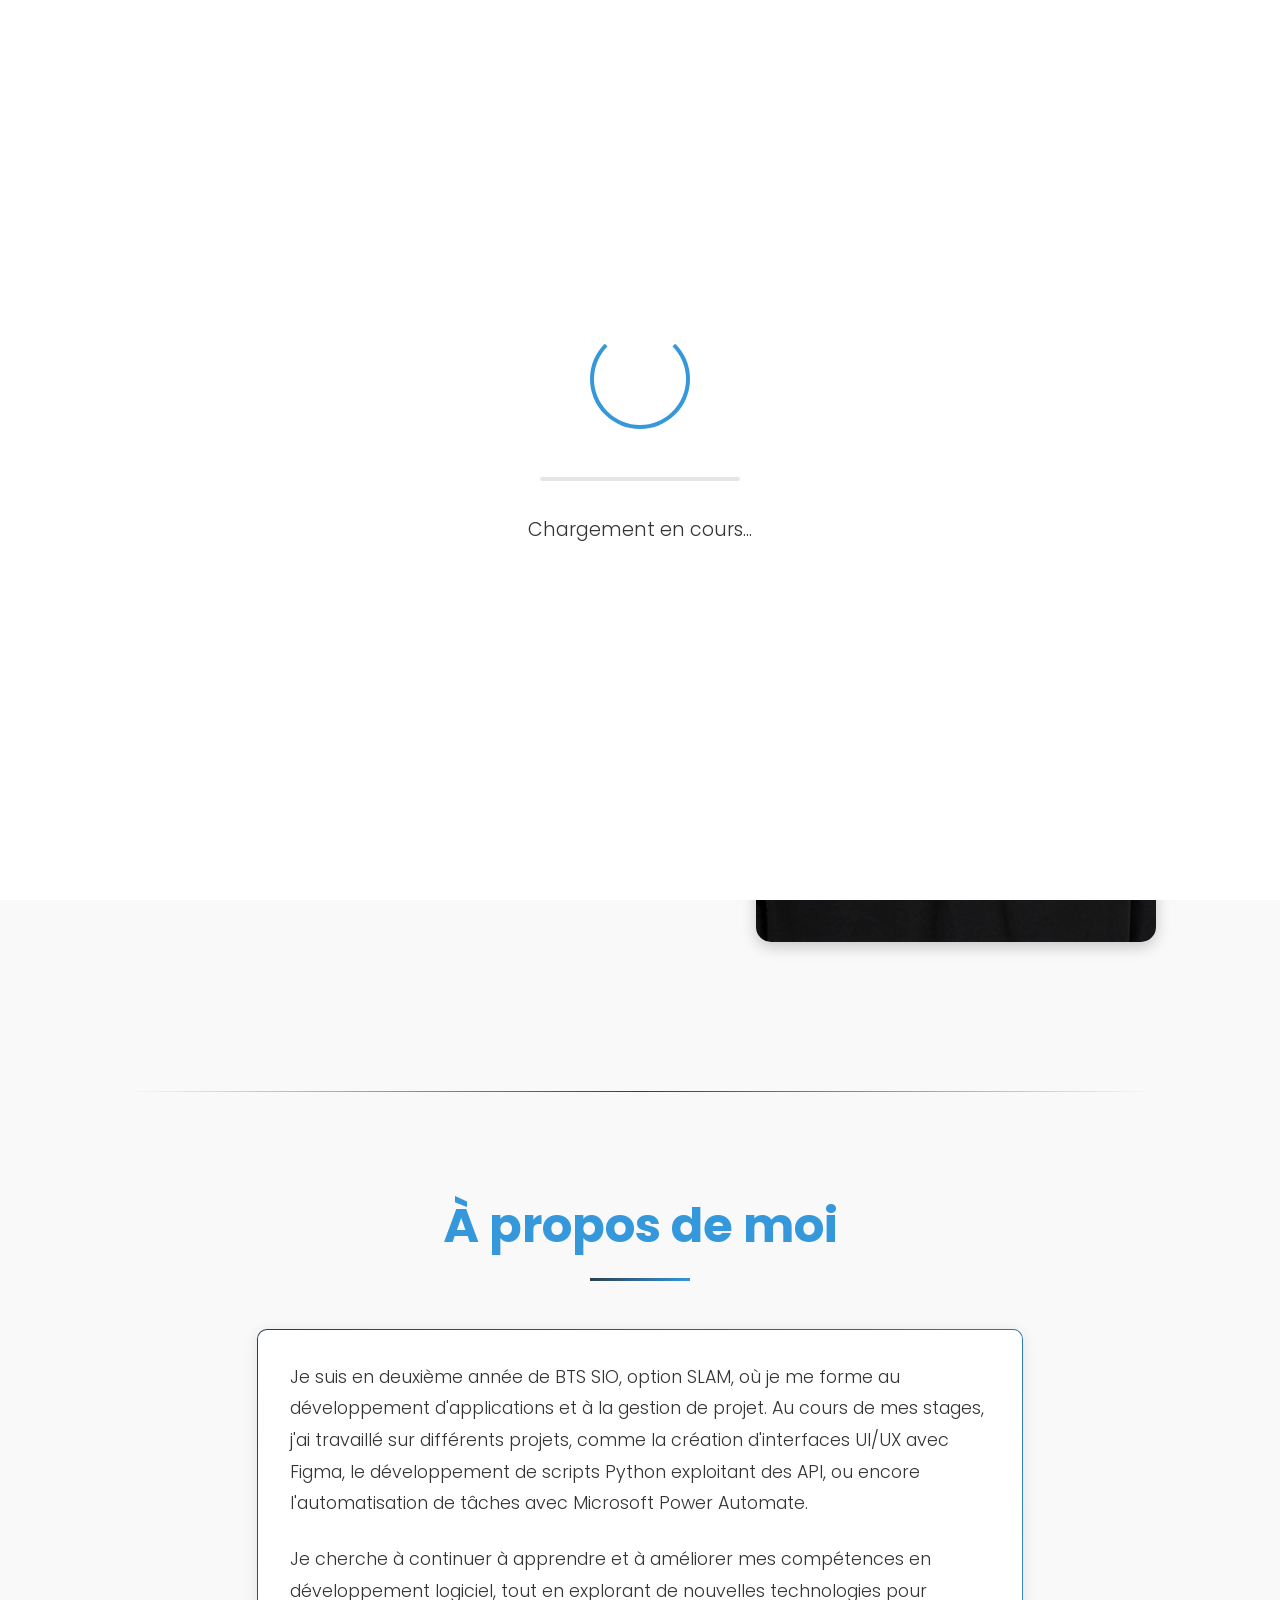
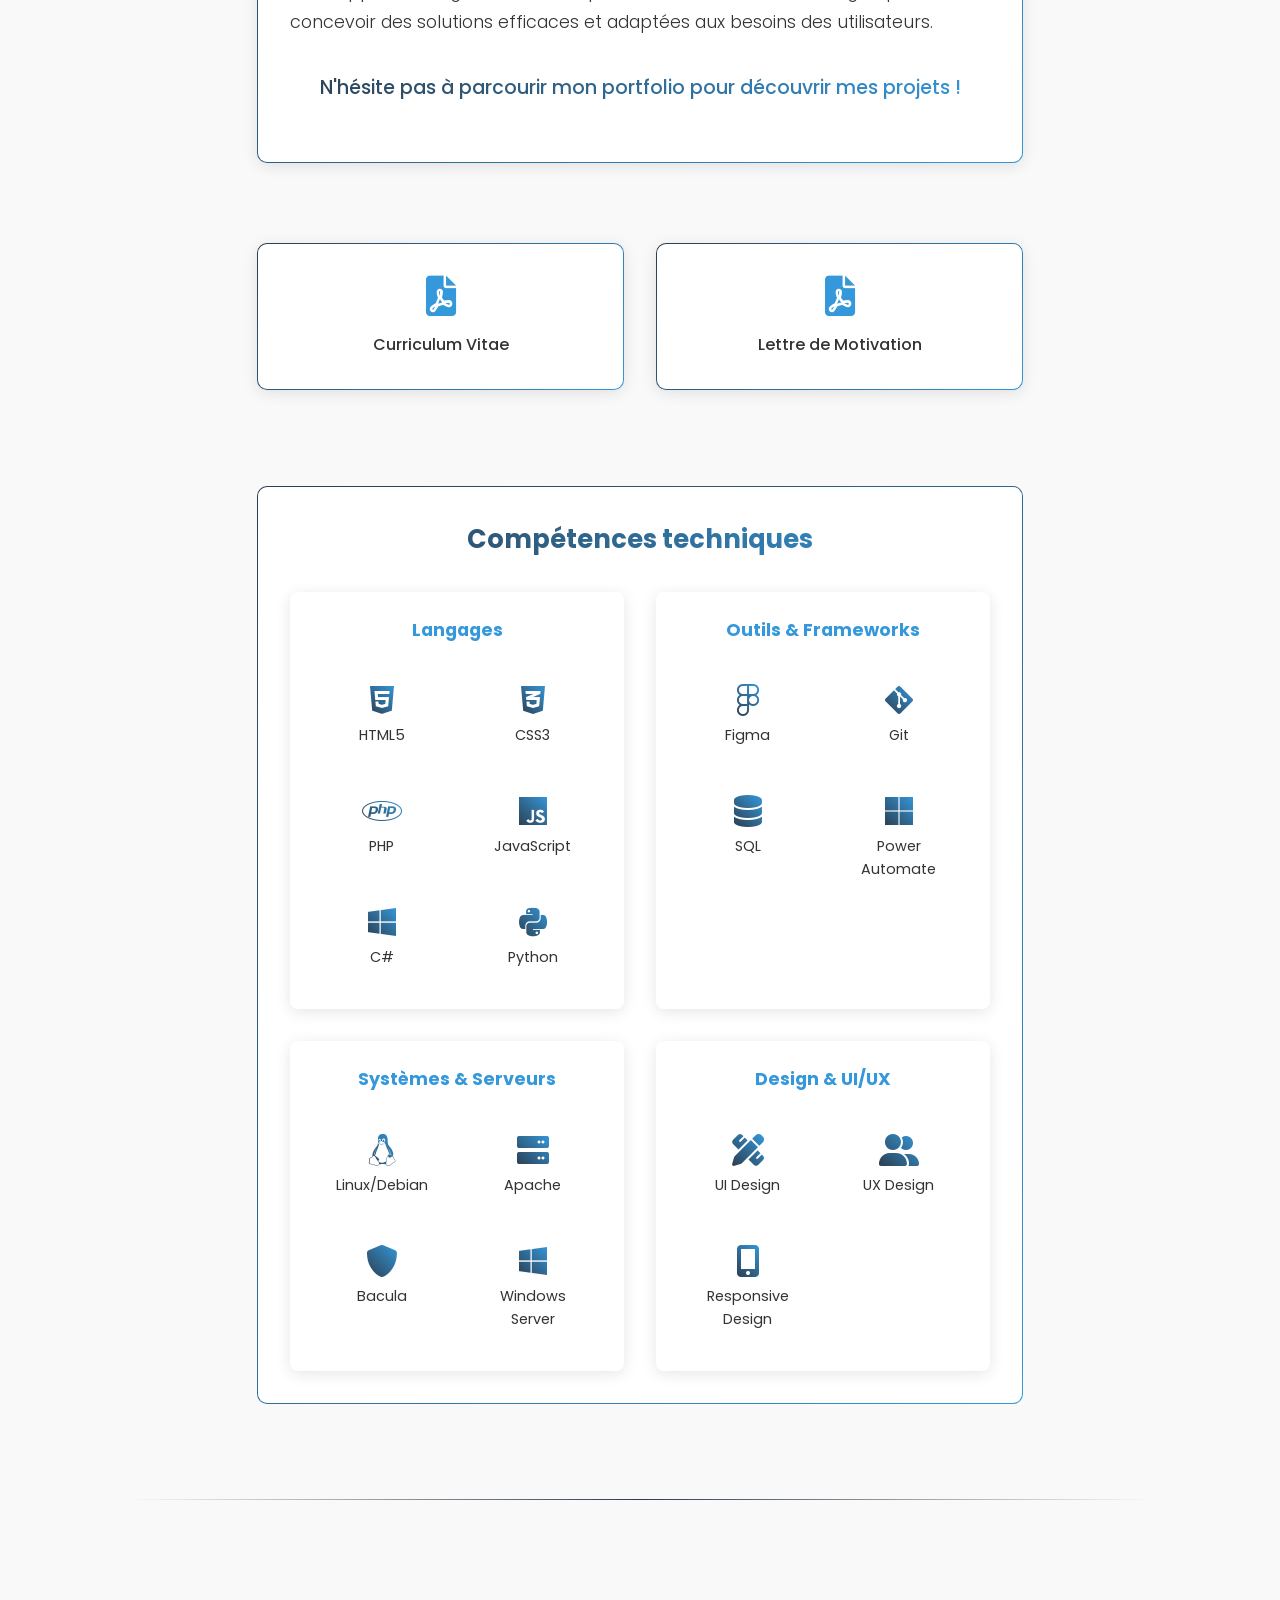
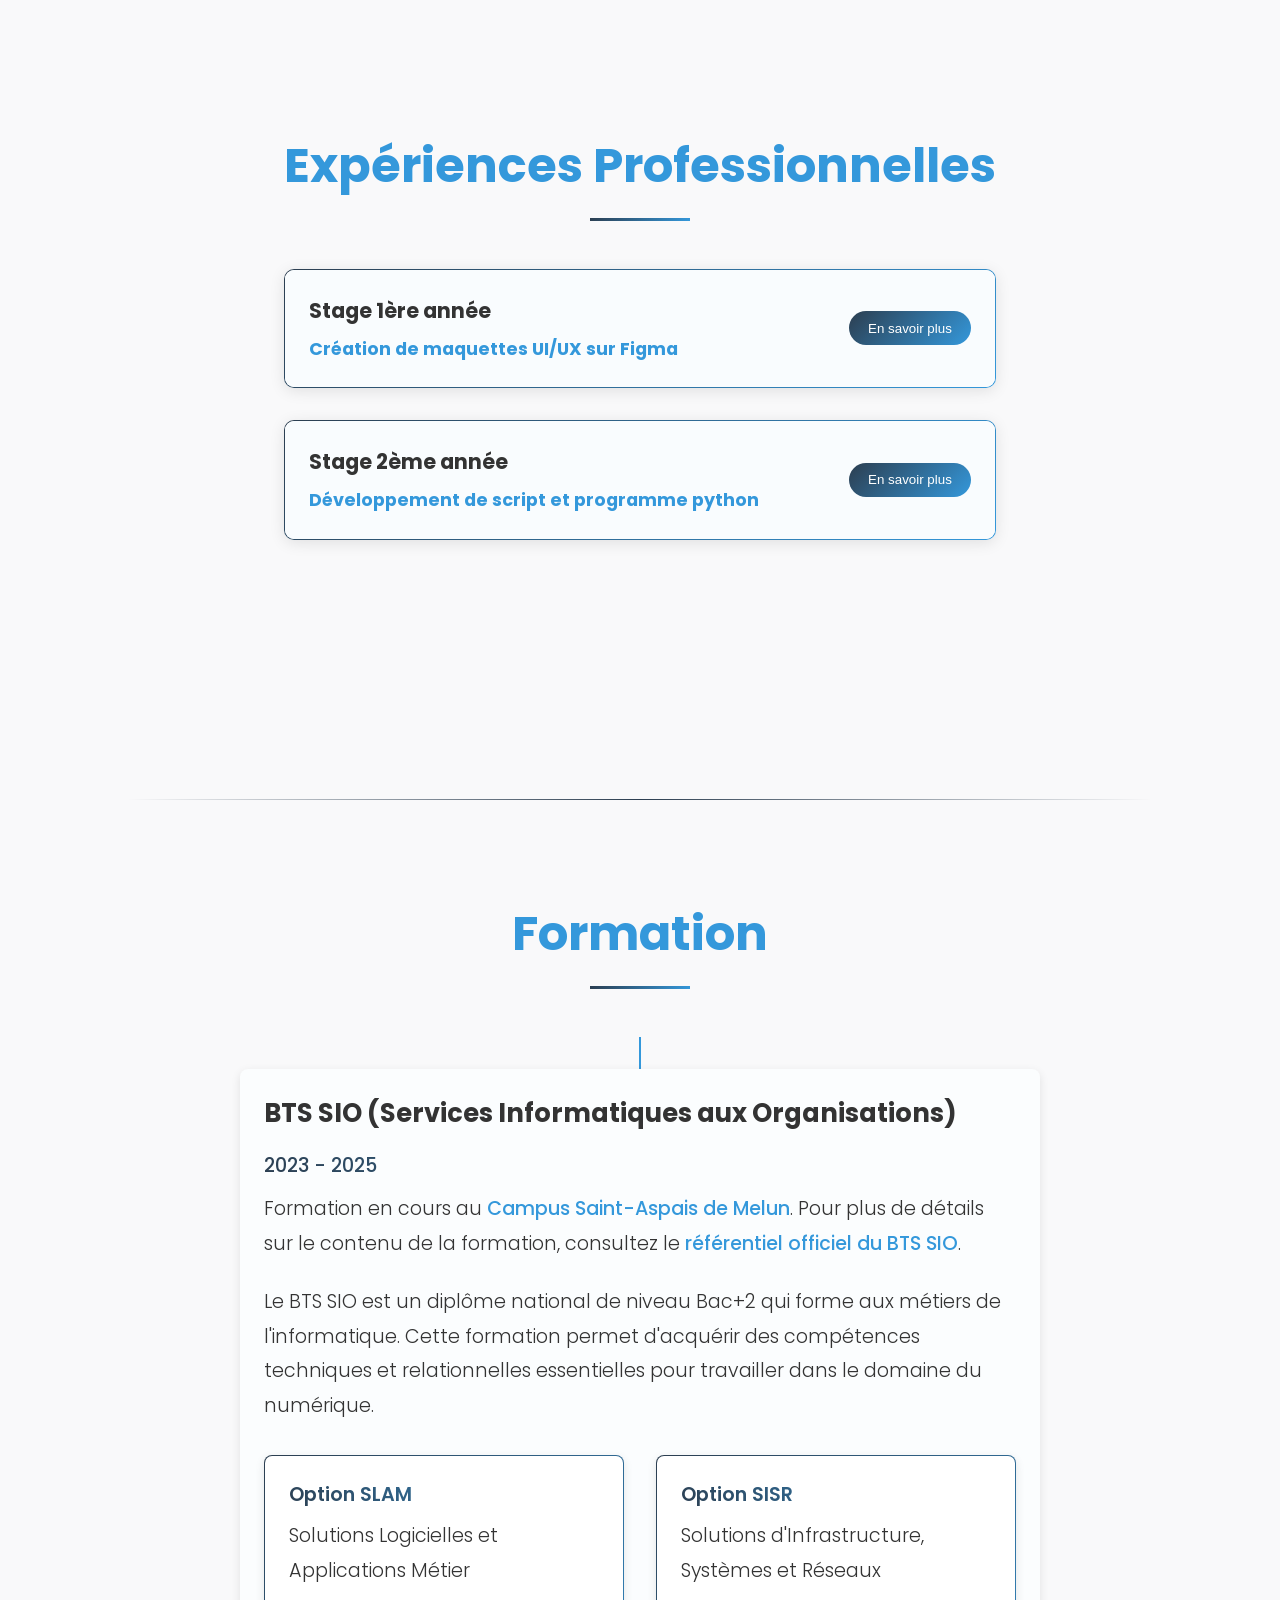
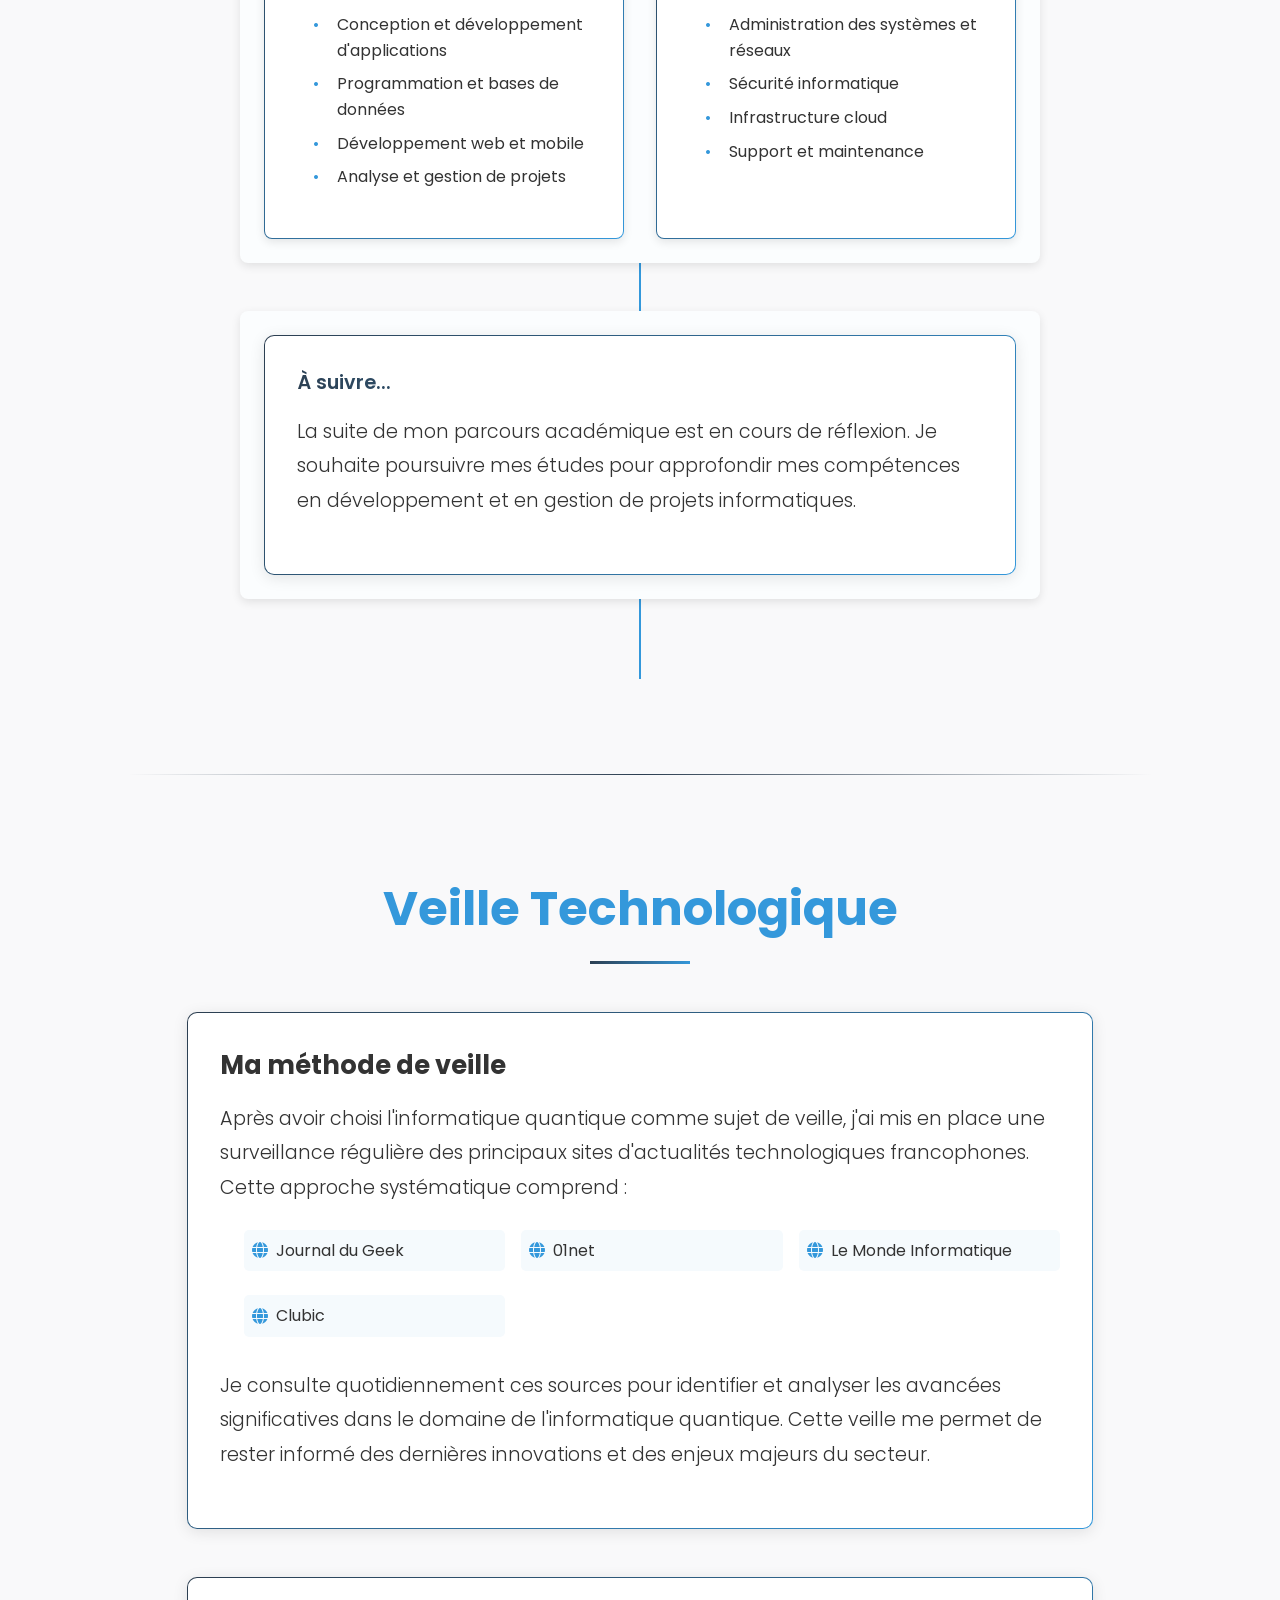
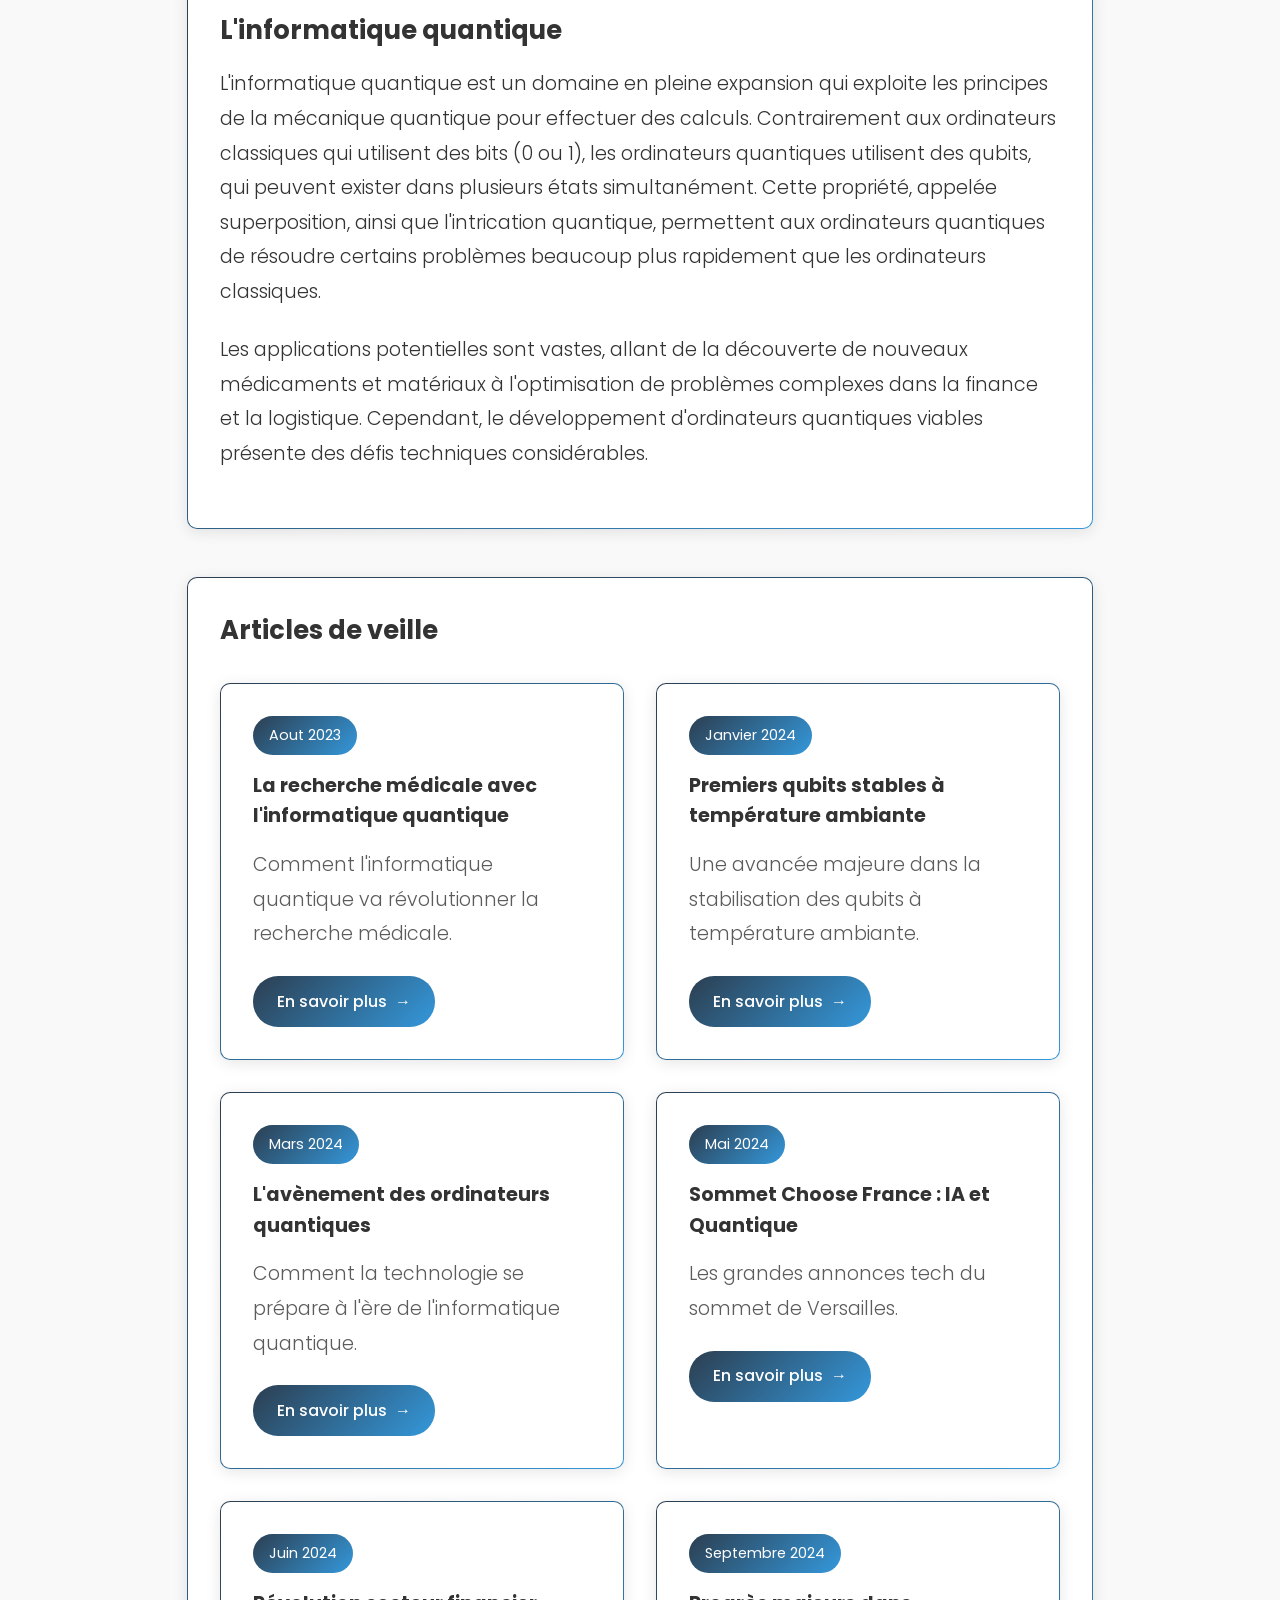
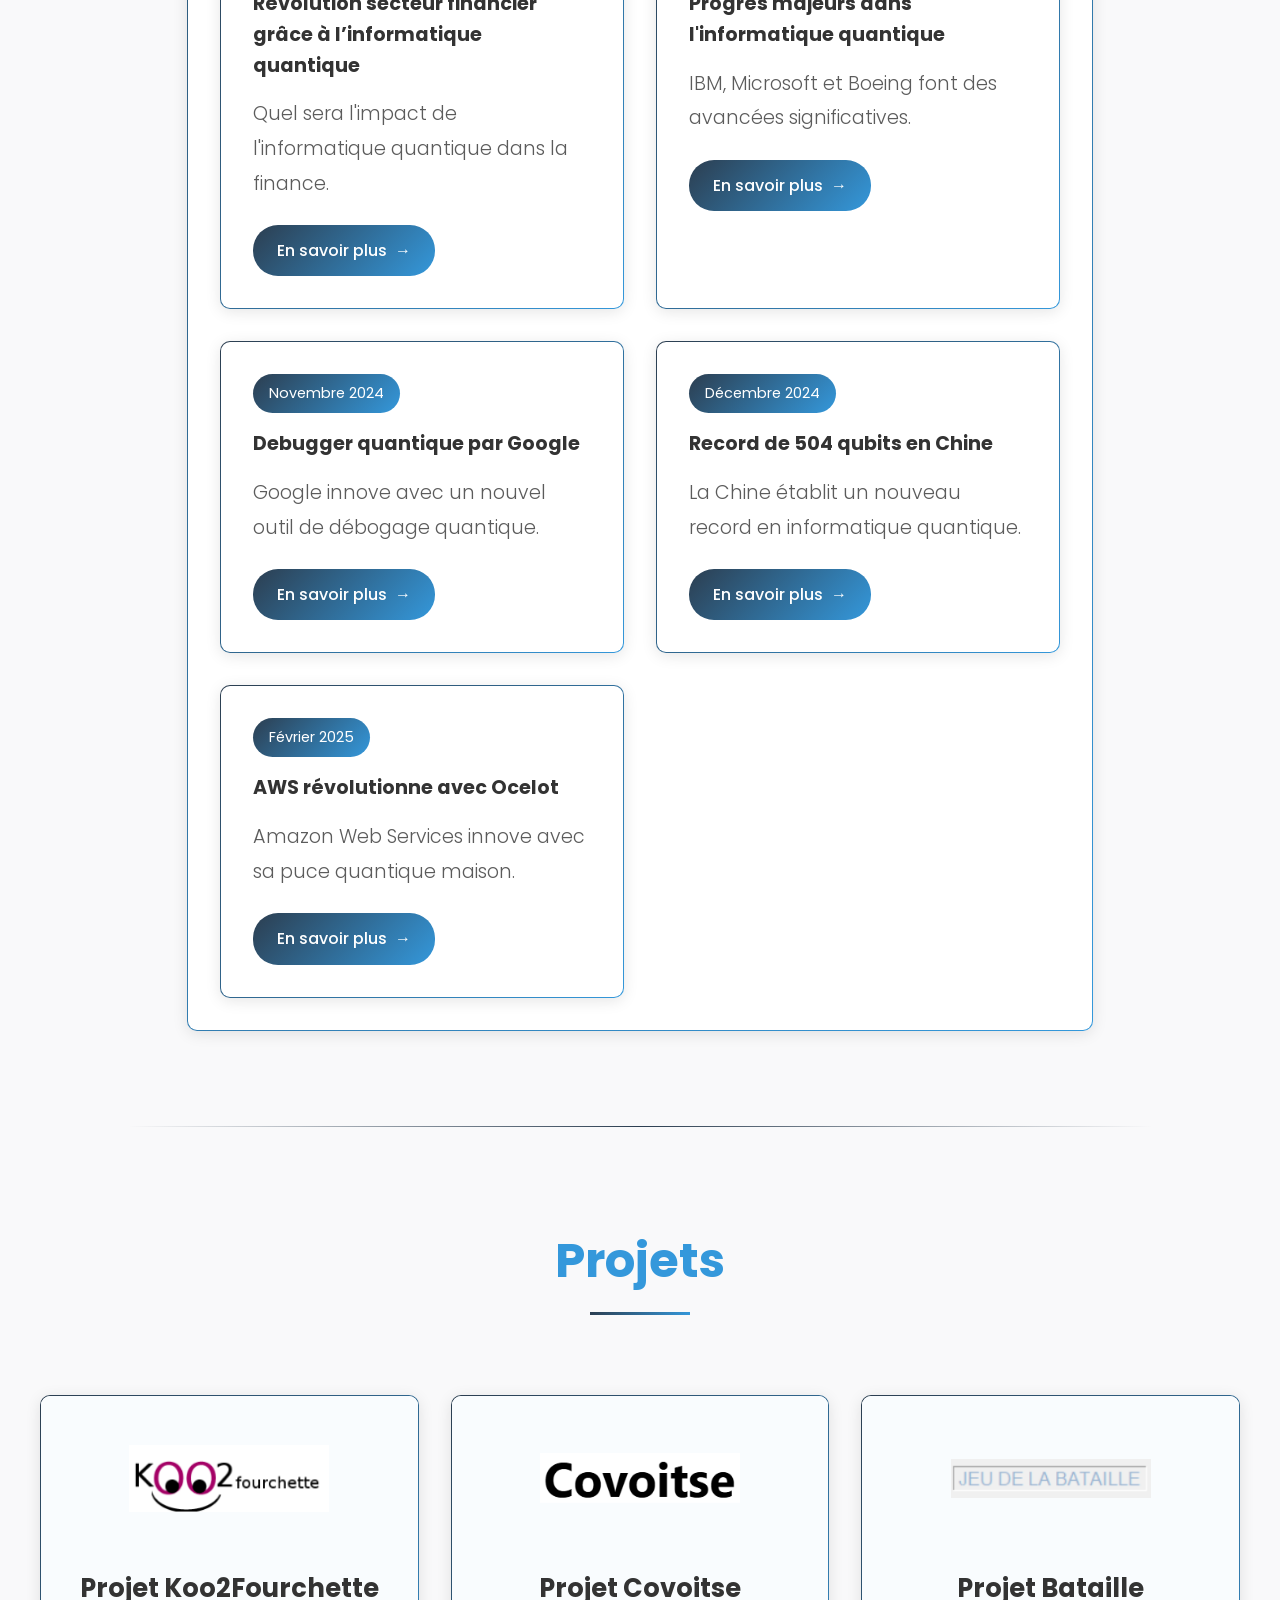
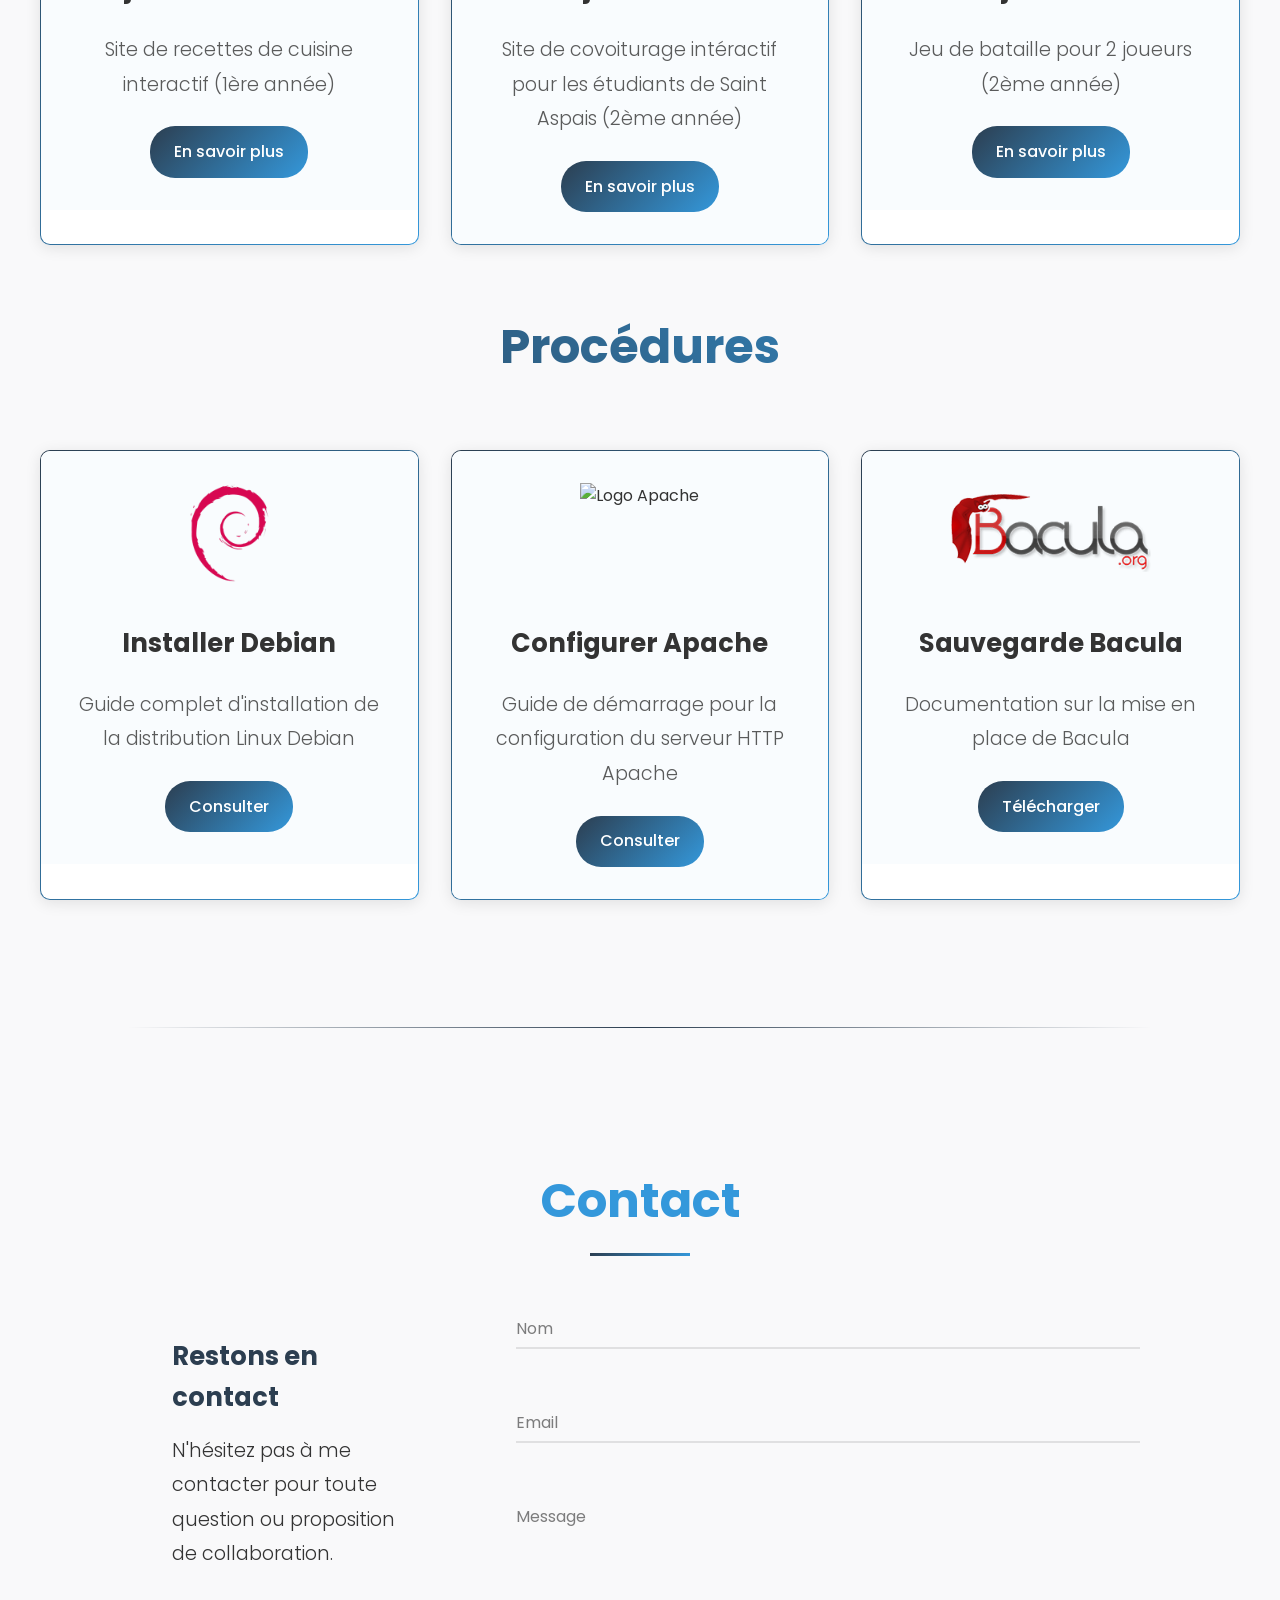
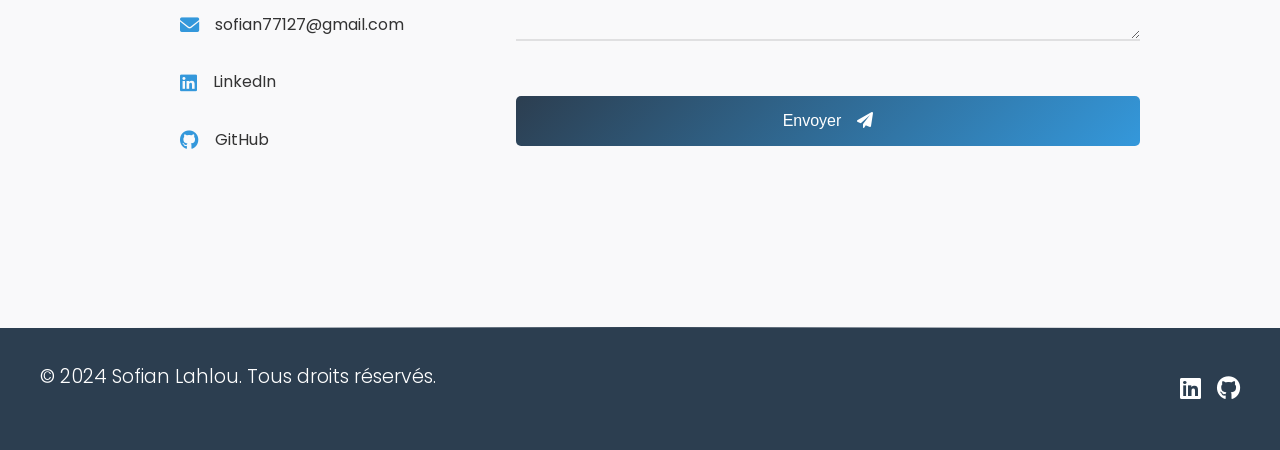
==== index.html @ 179dd45f "Portfolio Version 1 de mon portfolio" ====
<!DOCTYPE html>
<html lang="fr">
<head>
    <meta charset="UTF-8">
    <meta name="viewport" content="width=device-width, initial-scale=1.0">
    <title>Portfolio 2eme annee</title>
    <link rel="stylesheet" href="assets/css/styles.css">
    <!-- Font Awesome pour les icônes -->
    <link rel="stylesheet" href="https://cdnjs.cloudflare.com/ajax/libs/font-awesome/6.0.0/css/all.min.css">
    <script src="https://cdnjs.cloudflare.com/ajax/libs/gsap/3.12.5/gsap.min.js"></script>
    <script src="https://cdnjs.cloudflare.com/ajax/libs/gsap/3.12.5/ScrollTrigger.min.js"></script>
    <link rel="preconnect" href="https://fonts.googleapis.com">
    <link rel="preconnect" href="https://fonts.gstatic.com" crossorigin>
    <link href="https://fonts.googleapis.com/css2?family=Poppins:wght@300;400;500;600;700&display=swap" rel="stylesheet">
</head>
<body>
    <div class="loading-screen">
        <div class="loader-container">
            <div class="loader-circle"></div>
            <svg class="checkmark" xmlns="http://www.w3.org/2000/svg" viewBox="0 0 52 52">
                <circle class="checkmark-circle" cx="26" cy="26" r="25" fill="none"/>
                <path class="checkmark-check" fill="none" d="M14.1 27.2l7.1 7.2 16.7-16.8"/>
            </svg>
        </div>
        <div class="progress-bar">
            <div class="progress"></div>
        </div>
        <p class="loading-text">Chargement en cours...</p>
    </div>
    
    <main>
        <!-- Tout le contenu existant du site -->
        <header class="header">
            <nav class="navbar">
                <div class="logo">S&L</div>
                <div class="hamburger">
                    <span></span>
                    <span></span>
                    <span></span>
                </div>
                <ul class="nav-links">
                    <li><a href="#accueil">Accueil</a></li>
                    <li><a href="#profil">Profil</a></li>
                    <li><a href="#ExperienceProfessionnelle">Expériences Professionnelles</a></li>
                    <li><a href="#formation">Formation</a></li>
                    <li><a href="#veille">Veille</a></li>
                    <li><a href="#projets">Projets</a></li>
                    <li><a href="#contact">Contact</a></li>
                    <li class="theme-switch-wrapper">
                        <label class="theme-switch" for="checkbox">
                            <input type="checkbox" id="checkbox" />
                            <div class="slider round">
                                <i class="fas fa-sun"></i>
                                <i class="fas fa-moon"></i>
                            </div>
                        </label>
                    </li>
                </ul>
            </nav>
        </header>
        
        <section id="accueil" class="section">
            <div class="container">
                <div class="intro">
                    <h1>Sofian Lahlou</h1>
                    <h2>Etudiant en 2eme année de BTS SIO option SLAM</h2>
                    <p class="slogan">"Toute réussite comprend des défis, mais aussi des opportunités."</p>
                </div>
                <div class="profile-image">
                    <img src="assets/images/Photo sofian.jpg" alt="Photo professionnelle">
                </div>
            </div>
        </section>
        
        <section id="profil" class="section section-alt">
            <div class="container">
                <h2 class="section-title">À propos de moi</h2>
                <div class="profile-content">
                    <div class="profile-text">
                        <p class="profile-description">
                            Je suis en deuxième année de BTS SIO, option SLAM, où je me forme au développement d'applications et à la gestion de projet. Au cours de mes stages, j'ai travaillé sur différents projets, comme la création d'interfaces UI/UX avec Figma, le développement de scripts Python exploitant des API, ou encore l'automatisation de tâches avec Microsoft Power Automate.
                        </p>
                        <p class="profile-description">
                            Je cherche à continuer à apprendre et à améliorer mes compétences en développement logiciel, tout en explorant de nouvelles technologies pour concevoir des solutions efficaces et adaptées aux besoins des utilisateurs.
                        </p>
                        <p class="profile-cta">
                            N'hésite pas à parcourir mon portfolio pour découvrir mes projets !
                        </p>
                    </div>
                    <div class="documents-container">
                        <a href="assets/documents/CV__Sofian_Lahlou.pdf" class="document-card" target="_blank">
                            <i class="fas fa-file-pdf"></i>
                            <span>Curriculum Vitae</span>
                            <div class="card-hover">
                                <i class="fas fa-eye"></i>
                                <span>Voir le CV</span>
                            </div>
                        </a>
                        <a href="assets/documents/Lettre+de+motivation.pdf" class="document-card" target="_blank">
                            <i class="fas fa-file-pdf"></i>
                            <span>Lettre de Motivation</span>
                            <div class="card-hover">
                                <i class="fas fa-eye"></i>
                                <span>Voir la lettre</span>
                            </div>
                        </a>
                    </div>
                    <div class="skills-section">
                        <h3>Compétences techniques</h3>
                        <div class="skills-grid">
                            <div class="skills-category">
                                <h4>Langages</h4>
                                <div class="skills-items">
                                    <div class="skill-item">
                                        <i class="fab fa-html5"></i>
                                        <span>HTML5</span>
                                    </div>
                                    <div class="skill-item">
                                        <i class="fab fa-css3-alt"></i>
                                        <span>CSS3</span>
                                    </div>
                                    <div class="skill-item">
                                        <i class="fab fa-php"></i>
                                        <span>PHP</span>
                                    </div>
                                    <div class="skill-item">
                                        <i class="fab fa-js"></i>
                                        <span>JavaScript</span>
                                    </div>
                                    <div class="skill-item">
                                        <i class="fab fa-windows"></i>
                                        <span>C#</span>
                                    </div>
                                    <div class="skill-item">
                                        <i class="fab fa-python"></i>
                                        <span>Python</span>
                                    </div>
                                </div>
                            </div>
                            <div class="skills-category">
                                <h4>Outils & Frameworks</h4>
                                <div class="skills-items">
                                    <div class="skill-item">
                                        <i class="fab fa-figma"></i>
                                        <span>Figma</span>
                                    </div>
                                    <div class="skill-item">
                                        <i class="fab fa-git-alt"></i>
                                        <span>Git</span>
                                    </div>
                                    <div class="skill-item">
                                        <i class="fas fa-database"></i>
                                        <span>SQL</span>
                                    </div>
                                    <div class="skill-item">
                                        <i class="fab fa-microsoft"></i>
                                        <span>Power Automate</span>
                                    </div>
                                </div>
                            </div>
                            <div class="skills-category">
                                <h4>Systèmes & Serveurs</h4>
                                <div class="skills-items">
                                    <div class="skill-item">
                                        <i class="fab fa-linux"></i>
                                        <span>Linux/Debian</span>
                                    </div>
                                    <div class="skill-item">
                                        <i class="fas fa-server"></i>
                                        <span>Apache</span>
                                    </div>
                                    <div class="skill-item">
                                        <i class="fas fa-shield-alt"></i>
                                        <span>Bacula</span>
                                    </div>
                                    <div class="skill-item">
                                        <i class="fab fa-windows"></i>
                                        <span>Windows Server</span>
                                    </div>
                                </div>
                            </div>
                            <div class="skills-category">
                                <h4>Design & UI/UX</h4>
                                <div class="skills-items">
                                    <div class="skill-item">
                                        <i class="fas fa-pencil-ruler"></i>
                                        <span>UI Design</span>
                                    </div>
                                    <div class="skill-item">
                                        <i class="fas fa-user-friends"></i>
                                        <span>UX Design</span>
                                    </div>
                                    <div class="skill-item">
                                        <i class="fas fa-mobile-alt"></i>
                                        <span>Responsive Design</span>
                                    </div>
                                </div>
                            </div>
                        </div>
                    </div>
                </div>
            </div>
        </section>

        <section id="ExperienceProfessionnelle" class="section">
            <div class="container">
                <h2 class="section-title">Expériences Professionnelles</h2>
                <div class="experiences-container">
                    <div class="experience-card">
                        <div class="experience-header">
                            <div class="experience-title">
                                <h3>Stage 1ère année</h3>
                                <h4>Création de maquettes UI/UX sur Figma</h4>
                            </div>
                            <button class="expand-btn">En savoir plus</button>
                        </div>
                        <div class="experience-content">
                            <p class="experience-description">
                                Pour mon premier stage, j'ai intégré E-axess (filiale de Septeo) en tant que stagiaire en développement et conception d'interfaces utilisateur. Pendant six semaines, j'ai travaillé sur plusieurs projets, notamment la création de maquettes UI/UX avec Figma pour le back-office et l'outil Skipper, la documentation du Revenue Management System (RMS) en vue de développer un bot assistant, ainsi que l'automatisation de l'onboarding des nouveaux employés via un bot Teams conçu avec Microsoft Power Automate. Cette expérience m'a permis de découvrir le travail en entreprise, d'approfondir mes compétences en design et en automatisation, et de mieux comprendre l'importance des outils numériques dans le secteur hôtelier.
                            </p>
                            <div class="technologies-used">
                                <h4>Technologies et outils utilisés</h4>
                                <div class="tech-stack">
                                    <span class="tech-item" title="Figma">
                                        <i class="fab fa-figma"></i>
                                        <span>Figma</span>
                                    </span>
                                    <span class="tech-item" title="Microsoft Teams">
                                        <i class="fab fa-microsoft"></i>
                                        <span>Teams</span>
                                    </span>
                                    <span class="tech-item" title="Power Automate">
                                        <i class="fas fa-robot"></i>
                                        <span>Power Automate</span>
                                    </span>
                                    <span class="tech-item" title="UI/UX Design">
                                        <i class="fas fa-pencil-ruler"></i>
                                        <span>UI/UX Design</span>
                                    </span>
                                </div>
                            </div>
                            <div class="experience-links">
                                <a href="assets/documents/RAPPORT DE STAGE BTS SIO PREMIERE ANNEE.docx" class="document-link" download>
                                    <i class="fas fa-download"></i>
                                    Télécharger le rapport de stage
                                </a>
                            </div>
                        </div>
                    </div>

                    <div class="experience-card">
                        <div class="experience-header">
                            <div class="experience-title">
                                <h3>Stage 2ème année</h3>
                                <h4>Développement de script et programme python</h4>
                            </div>
                            <button class="expand-btn">En savoir plus</button>
                        </div>
                        <div class="experience-content">
                            <p class="experience-description">
                                Pour mon second stage, j'ai effectué un stage de six semaine dans l'entreprise Hicham Lahlou. Durant ce stage, deux projet m'ont été assigné. Le premier la réalisation d'un programme python possédant une interface graphique et permettant le tri d'un dossier contenant plusieurs photo dans d'autres dossier sélectionnés. Le deuxième était cette fois si un programme qui permet après le choix d'un subreddit, de trier et résumer les 30 poste les plus populaires des dernières 24 heures sur ce même subreddit, tout ça dans un fichier google sheets (Utilisation de l'API Reddit, Google cloud et Google Sheets). Cette expérience m'a permis de renforcer mes compétences en développement python et le travail dans un environnement à 100 % en distanciel.
                            </p>
                            <div class="technologies-used">
                                <h4>Technologies et outils utilisés</h4>
                                <div class="tech-stack">
                                    <span class="tech-item" title="Python">
                                        <i class="fab fa-python"></i>
                                        <span>Python</span>
                                    </span>
                                    <span class="tech-item" title="Google Cloud">
                                        <i class="fab fa-google"></i>
                                        <span>Google Cloud</span>
                                    </span>
                                    <span class="tech-item" title="API">
                                        <i class="fas fa-code"></i>
                                        <span>API Reddit</span>
                                    </span>
                                    <span class="tech-item" title="Google Sheets">
                                        <i class="fas fa-table"></i>
                                        <span>Google Sheets</span>
                                    </span>
                                    <span class="tech-item" title="Interface graphique">
                                        <i class="fas fa-desktop"></i>
                                        <span>GUI</span>
                                    </span>
                                </div>
                            </div>
                            <div class="experience-links">
                                <a href="assets/documents/RAPPORT_DE_STAGE_BTS_SIO_DEUXIEMME_ANNEE.pdf" class="document-link" download>
                                    <i class="fas fa-download"></i>
                                    Télécharger le rapport de stage
                                </a>
                            </div>
                        </div>
                    </div>
                </div>
            </div>
        </section>

        <section id="formation" class="section section-alt">
            <div class="container">
                <h2 class="section-title">Formation</h2>
                <div class="timeline">
                    <div class="timeline-item">
                        <h3>BTS SIO (Services Informatiques aux Organisations)</h3>
                        <p class="timeline-date">2023 - 2025</p>
                        <p>Formation en cours au <a href="https://institutionsaintaspais.fr/formations/bts-services-informatiques-aux-organisations-option-slam-et-sisr/" class="content-link" target="_blank">Campus Saint-Aspais de Melun</a>. 
                        Pour plus de détails sur le contenu de la formation, consultez le <a href="https://www.francecompetences.fr/recherche/rncp/35340/" class="content-link" target="_blank">référentiel officiel du BTS SIO</a>.</p>
                        <p>Le BTS SIO est un diplôme national de niveau Bac+2 qui forme aux métiers de l'informatique. Cette formation permet d'acquérir des compétences techniques et relationnelles essentielles pour travailler dans le domaine du numérique.</p>
                        
                        <div class="options-container">
                            <div class="option-card">
                                <h4>Option SLAM</h4>
                                <p>Solutions Logicielles et Applications Métier</p>
                                <ul>
                                    <li>Conception et développement d'applications</li>
                                    <li>Programmation et bases de données</li>
                                    <li>Développement web et mobile</li>
                                    <li>Analyse et gestion de projets</li>
                                </ul>
                            </div>
                            
                            <div class="option-card">
                                <h4>Option SISR</h4>
                                <p>Solutions d'Infrastructure, Systèmes et Réseaux</p>
                                <ul>
                                    <li>Administration des systèmes et réseaux</li>
                                    <li>Sécurité informatique</li>
                                    <li>Infrastructure cloud</li>
                                    <li>Support et maintenance</li>
                                </ul>
                            </div>
                        </div>
                    </div>

                    <div class="timeline-item future-section">
                        <div class="options-container single-column">
                            <div class="option-card future-card">
                                <h4>À suivre...</h4>
                                <p>La suite de mon parcours académique est en cours de réflexion. Je souhaite poursuivre mes études pour approfondir mes compétences en développement et en gestion de projets informatiques.</p>
                            </div>
                        </div>
                    </div>
                </div>
            </div>
        </section>

        <section id="veille" class="section">
            <div class="container">
                <h2 class="section-title">Veille Technologique</h2>
                <div class="veille-content">
                    <div class="veille-description">
                        <h3>Ma méthode de veille</h3>
                        <p>Après avoir choisi l'informatique quantique comme sujet de veille, j'ai mis en place une surveillance régulière des principaux sites d'actualités technologiques francophones. Cette approche systématique comprend :</p>
                        <ul class="veille-sources">
                            <li>
                                <a href="https://www.journaldugeek.com" target="_blank" class="source-link">
                                    <i class="fas fa-globe"></i>
                                    <span>Journal du Geek</span>
                                </a>
                            </li>
                            <li>
                                <a href="https://www.01net.com" target="_blank" class="source-link">
                                    <i class="fas fa-globe"></i>
                                    <span>01net</span>
                                </a>
                            </li>
                            <li>
                                <a href="https://www.lemondeinformatique.fr" target="_blank" class="source-link">
                                    <i class="fas fa-globe"></i>
                                    <span>Le Monde Informatique</span>
                                </a>
                            </li>
                            <li>
                                <a href="https://www.clubic.com" target="_blank" class="source-link">
                                    <i class="fas fa-globe"></i>
                                    <span>Clubic</span>
                                </a>
                            </li>
                        </ul>
                        <p>Je consulte quotidiennement ces sources pour identifier et analyser les avancées significatives dans le domaine de l'informatique quantique. Cette veille me permet de rester informé des dernières innovations et des enjeux majeurs du secteur.</p>
                    </div>

                    <div class="veille-topic">
                        <h3>L'informatique quantique</h3>
                        <div class="topic-description">
                            <p>L'informatique quantique est un domaine en pleine expansion qui exploite les principes de la mécanique quantique pour effectuer des calculs. Contrairement aux ordinateurs classiques qui utilisent des bits (0 ou 1), les ordinateurs quantiques utilisent des qubits, qui peuvent exister dans plusieurs états simultanément. Cette propriété, appelée superposition, ainsi que l'intrication quantique, permettent aux ordinateurs quantiques de résoudre certains problèmes beaucoup plus rapidement que les ordinateurs classiques.</p>
                            <p>Les applications potentielles sont vastes, allant de la découverte de nouveaux médicaments et matériaux à l'optimisation de problèmes complexes dans la finance et la logistique. Cependant, le développement d'ordinateurs quantiques viables présente des défis techniques considérables.</p>
                        </div>
                    </div>

                    <div class="veille-articles">
                        <h3>Articles de veille</h3>
                        <div class="articles-timeline">
                            <div class="article-card">
                                <div class="article-date">Aout 2023</div>
                                <h4>La recherche médicale avec l'informatique quantique</h4>
                                <p>Comment l'informatique quantique va révolutionner la recherche médicale.</p>
                                <a href="https://www.journaldunet.com/solutions/dsi/1524457-comment-l-informatique-quantique-revolutionnera-la-recherche-medicale/#confirmation" class="read-more" target="_blank">En savoir plus</a>
                            </div>

                            <div class="article-card">
                                <div class="article-date">Janvier 2024</div>
                                <h4>Premiers qubits stables à température ambiante</h4>
                                <p>Une avancée majeure dans la stabilisation des qubits à température ambiante.</p>
                                <a href="https://www.journaldugeek.com/2024/01/17/informatique-quantique-voici-les-premiers-qbits-stables-a-temperature-ambiante/" class="read-more" target="_blank">En savoir plus</a>
                            </div>

                            <div class="article-card">
                                <div class="article-date">Mars 2024</div>
                                <h4>L'avènement des ordinateurs quantiques</h4>
                                <p>Comment la technologie se prépare à l'ère de l'informatique quantique.</p>
                                <a href="https://www.01net.com/actualites/comment-technologie-prepare-avenement-des-ordinateurs-quantiques.html" class="read-more" target="_blank">En savoir plus</a>
                            </div>

                            <div class="article-card">
                                <div class="article-date">Mai 2024</div>
                                <h4>Sommet Choose France : IA et Quantique</h4>
                                <p>Les grandes annonces tech du sommet de Versailles.</p>
                                <a href="https://www.01net.com/actualites/centres-de-donnees-ia-quantique-lors-du-sommet-de-choose-france-a-versailles-quelles-annonces-pour-la-tech.html" class="read-more" target="_blank">En savoir plus</a>
                            </div>

                            <div class="article-card">
                                <div class="article-date">Juin 2024</div>
                                <h4>Révolution secteur financier grâce à l’informatique quantique</h4>
                                <p>Quel sera l'impact de l'informatique quantique dans la finance.</p>
                                <a href="https://www.finance-investissement.com/nouvelles/actualites/revolutionner-le-secteur-financier-grace-a-linformatique-quantique/" class="read-more" target="_blank">En savoir plus</a>
                            </div>

                            <div class="article-card">
                                <div class="article-date">Septembre 2024</div>
                                <h4>Progrès majeurs dans l'informatique quantique</h4>
                                <p>IBM, Microsoft et Boeing font des avancées significatives.</p>
                                <a href="https://www.lemondeinformatique.fr/actualites/lire-ibm-microsoft-et-boeing-progressent-dans-l-informatique-quantique-94761.html" class="read-more" target="_blank">En savoir plus</a>
                            </div>

                            <div class="article-card">
                                <div class="article-date">Novembre 2024</div>
                                <h4>Debugger quantique par Google</h4>
                                <p>Google innove avec un nouvel outil de débogage quantique.</p>
                                <a href="https://www.clubic.com/actualite-545174-google-annonce-un-debugger-pour-l-informatique-quantique.html" class="read-more" target="_blank">En savoir plus</a>
                            </div>

                            <div class="article-card">
                                <div class="article-date">Décembre 2024</div>
                                <h4>Record de 504 qubits en Chine</h4>
                                <p>La Chine établit un nouveau record en informatique quantique.</p>
                                <a href="https://www.01net.com/actualites/504-qubits-chine-bat-nouveau-record-informatique-quantique-defie-occident.html" class="read-more" target="_blank">En savoir plus</a>
                            </div>

                            <div class="article-card">
                                <div class="article-date">Février 2025</div>
                                <h4>AWS révolutionne avec Ocelot</h4>
                                <p>Amazon Web Services innove avec sa puce quantique maison.</p>
                                <a href="https://www.clubic.com/actualite-555327-aws-amazon-brise-la-derniere-barriere-de-l-informatique-quantique-avec-sa-puce-maison-ocelot.html" class="read-more" target="_blank">En savoir plus</a>
                            </div>
                        </div>
                    </div>
                </div>
            </div>
        </section>

        <section id="projets" class="section section-alt">
            <div class="container">
                <h2 class="section-title">Projets</h2>
                <div class="projects-container">
                    <!-- Projet 1ère année -->
                    <div class="project-card">
                        <div class="project-preview">
                            <img src="assets/images/Projet/Projet/koo/logo.png" alt="Logo Koo2Fourchette" class="project-logo">
                            <h3>Projet Koo2Fourchette</h3>
                            <p class="project-brief">Site de recettes de cuisine interactif (1ère année)</p>
                            <a href="projets/koo2fourchette.html" class="learn-more-btn">En savoir plus</a>
                        </div>
                    </div>

                    <!-- Projet 2ème année - 1 -->
                    <div class="project-card">
                        <div class="project-preview">
                            <img src="assets/images/Projet/Projet/Covoitse/Logo.png" alt="Logo Projet 2" class="project-logo">
                            <h3>Projet Covoitse</h3>
                            <p class="project-brief">Site de covoiturage intéractif pour les étudiants de Saint Aspais (2ème année)</p>
                            <a href="projets/projet2.html" class="learn-more-btn">En savoir plus</a>
                        </div>
                    </div>

                    <!-- Projet 2ème année - 2 -->
                    <div class="project-card">
                        <div class="project-preview">
                            <img src="assets/images/Projet/Projet/Bataille/Logo.png" alt="Logo Projet 3" class="project-logo">
                            <h3>Projet Bataille</h3>
                            <p class="project-brief">Jeu de bataille pour 2 joueurs (2ème année)</p>
                            <a href="projets/projet3.html" class="learn-more-btn">En savoir plus</a>
                        </div>
                    </div>

                    <!-- Séparateur simple -->
                    <div class="section-separator">
                        <h3>Procédures</h3>
                    </div>

                    <!-- Debian -->
                    <div class="project-card">
                        <div class="project-preview">
                            <img src="assets/images/Logo_Debian.png" alt="Logo Debian" class="project-logo">
                            <h3>Installer Debian</h3>
                            <p class="project-brief">Guide complet d'installation de la distribution Linux Debian</p>
                            <a href="https://linux.goffinet.org/administration/introduction-a-linux/installation-linux-debian/" class="learn-more-btn" target="_blank">Consulter</a>
                        </div>
                    </div>

                    <!-- Apache -->
                    <div class="project-card">
                        <div class="project-preview">
                            <img src="assets/images/Logo_Apache.png" alt="Logo Apache" class="project-logo">
                            <h3>Configurer Apache</h3>
                            <p class="project-brief">Guide de démarrage pour la configuration du serveur HTTP Apache</p>
                            <a href="https://httpd.apache.org/docs/2.4/fr/getting-started.html" class="learn-more-btn" target="_blank">Consulter</a>
                        </div>
                    </div>

                    <!-- Bacula -->
                    <div class="project-card">
                        <div class="project-preview">
                            <img src="assets/images/logo_bacula.png" alt="Logo Bacula" class="project-logo">
                            <h3>Sauvegarde Bacula</h3>
                            <p class="project-brief">Documentation sur la mise en place de Bacula</p>
                            <a href="assets/documents/Document technique Bacula.pdf" class="learn-more-btn">Télécharger</a>
                        </div>
                    </div>
                </div>
            </div>
        </section>

        <section id="contact" class="section">
            <div class="container">
                <h2 class="section-title">Contact</h2>
                <div class="contact-container">
                    <div class="contact-info">
                        <h3>Restons en contact</h3>
                        <p>N'hésitez pas à me contacter pour toute question ou proposition de collaboration.</p>
                        <div class="contact-links">
                            <a href="mailto:votre-email@domaine.com" class="contact-link">
                                <i class="fas fa-envelope"></i>
                                <span>sofian77127@gmail.com</span>
                            </a>
                            <a href="https://www.linkedin.com/in/sofian-lahlou-b14845250/" class="contact-link" target="_blank">
                                <i class="fab fa-linkedin"></i>
                                <span>LinkedIn</span>
                            </a>
                            <a href="https://github.com/VSZ2501" class="contact-link" target="_blank">
                                <i class="fab fa-github"></i>
                                <span>GitHub</span>
                            </a>
                        </div>
                    </div>
                    <form id="contact-form" class="contact-form">
                        <div class="form-group">
                            <input type="text" id="nom" name="nom" required>
                            <label for="nom">Nom</label>
                            <span class="focus-border"></span>
                        </div>
                        <div class="form-group">
                            <input type="email" id="email" name="email" required>
                            <label for="email">Email</label>
                            <span class="focus-border"></span>
                        </div>
                        <div class="form-group">
                            <textarea id="message" name="message" required></textarea>
                            <label for="message">Message</label>
                            <span class="focus-border"></span>
                        </div>
                        <button type="submit" class="submit-btn">
                            <span class="btn-text">Envoyer</span>
                            <span class="btn-icon"><i class="fas fa-paper-plane"></i></span>
                        </button>
                    </form>
                </div>
            </div>
        </section>

        <footer class="footer">
            <div class="container">
                <div class="footer-content">
                    <div class="footer-info">
                        <p>&copy; 2024 Sofian Lahlou. Tous droits réservés.</p>
                    </div>
                    <div class="footer-social">
                        <a href="https://www.linkedin.com/in/sofian-lahlou-b14845250/" target="_blank" aria-label="LinkedIn">
                            <i class="fab fa-linkedin"></i>
                        </a>
                        <a href="https://github.com/VSZ2501" target="_blank" aria-label="GitHub">
                            <i class="fab fa-github"></i>
                        </a>
                    </div>
                </div>
            </div>
        </footer>
    </main>

    <script src="assets/js/scripts.js"></script>
    <script src="assets/js/experiences.js"></script>
</body>
</html>
---- assets/css/styles.css ----
/* Variables globales */
:root {
    --primary-color: #2c3e50;
    --secondary-color: #3498db;
    --text-color: #333;
    --background-color: #fff;
    --nav-bg: #fff;
    --gradient-primary: linear-gradient(135deg, var(--primary-color), var(--secondary-color));
    --gradient-text: linear-gradient(45deg, var(--primary-color), var(--secondary-color));
    --font-primary: 'Poppins', sans-serif;
}

/* Mode sombre */
[data-theme="dark"] {
    --primary-color: #8ab4f8;
    --secondary-color: #64b5f6;
    --text-color: #e1e1e1;
    --background-color: #1a1a1a;
    --nav-bg: #2d2d2d;
}

/* Reset et styles de base */
* {
    margin: 0;
    padding: 0;
    box-sizing: border-box;
}

body {
    font-family: var(--font-primary);
    line-height: 1.6;
    color: var(--text-color);
    background-color: var(--background-color);
    transition: all 0.3s ease;
}

/* Header et Navigation */
.header {
    position: fixed;
    width: 100%;
    top: 0;
    background: var(--nav-bg);
    box-shadow: 0 2px 5px rgba(0,0,0,0.1);
    z-index: 1000;
}

.navbar {
    display: flex;
    justify-content: space-between;
    align-items: center;
    padding: 1rem 2rem;
    max-width: 1200px;
    margin: 0 auto;
}

.nav-links {
    display: flex;
    list-style: none;
}

.nav-links li a {
    text-decoration: none;
    color: var(--text-color);
    padding: 0.5rem 1rem;
    transition: color 0.3s ease;
    font-weight: 500;
    position: relative;
}

.nav-links li a::after {
    content: '';
    position: absolute;
    width: 100%;
    height: 2px;
    bottom: -2px;
    left: 0;
    background: var(--gradient-primary);
    transform: scaleX(0);
    transform-origin: right;
    transition: transform 0.3s ease;
}

.nav-links li a:hover::after {
    transform: scaleX(1);
    transform-origin: left;
}

/* Hamburger menu */
.hamburger {
    display: none;
    cursor: pointer;
    padding: 10px;
}

.hamburger span {
    display: block;
    width: 25px;
    height: 3px;
    background-color: var(--primary-color);
    margin: 5px 0;
    transition: all 0.3s ease;
}

/* Styles des sections */
.section {
    padding: 6rem 2rem;
    min-height: 100vh;
    display: flex;
    align-items: center;
    position: relative;
}

.section-alt {
    background-color: color-mix(in srgb, var(--background-color) 97%, var(--primary-color) 3%);
}

.section::after {
    content: '';
    position: absolute;
    bottom: 0;
    left: 50%;
    transform: translateX(-50%);
    width: 80%;
    height: 1px;
    background: linear-gradient(to right, transparent, var(--primary-color), transparent);
}

.section-title {
    font-size: clamp(2rem, 4vw, 3rem);
    text-align: center;
    margin-bottom: 3rem;
    position: relative;
    padding-bottom: 1rem;
}

.section-title::after {
    content: '';
    position: absolute;
    bottom: 0;
    left: 50%;
    transform: translateX(-50%);
    width: 100px;
    height: 3px;
    background: var(--gradient-primary);
    animation: slideIn 0.8s ease-out;
}

/* Timeline pour la formation */
.timeline {
    position: relative;
    max-width: 800px;
    margin: 0 auto;
    padding: 2rem 0;
}

.timeline::before {
    content: '';
    position: absolute;
    top: 0;
    left: 50%;
    transform: translateX(-50%);
    width: 2px;
    height: 100%;
    background: var(--secondary-color);
}

.timeline-item {
    position: relative;
    margin-bottom: 3rem;
    padding: 1.5rem;
    background: color-mix(in srgb, var(--background-color) 98%, var(--secondary-color) 2%);
    border-radius: 8px;
    box-shadow: 0 3px 10px rgba(0,0,0,0.1);
}

.timeline-date {
    color: var(--secondary-color);
    font-weight: 500;
    background: var(--gradient-text);
    -webkit-background-clip: text;
    background-clip: text;
    -webkit-text-fill-color: transparent;
    margin-bottom: 0.5rem;
}

/* Veille technologique */
.veille-content {
    display: flex;
    flex-direction: column;
    gap: 3rem;
    max-width: 1200px;
    margin: 0 auto;
}

.veille-description {
    background: color-mix(in srgb, var(--background-color) 97%, var(--secondary-color) 3%);
    padding: 2rem;
    border-radius: 10px;
    box-shadow: 0 3px 15px rgba(0,0,0,0.1);
    border: 1px solid transparent;
    background: linear-gradient(var(--background-color), var(--background-color)) padding-box,
                var(--gradient-primary) border-box;
}

.veille-sources {
    list-style: none;
    display: grid;
    grid-template-columns: repeat(auto-fit, minmax(200px, 1fr));
    gap: 1rem;
    margin: 1.5rem 0;
}

.veille-sources li {
    display: flex;
    align-items: center;
    padding: 0.5rem;
    background: color-mix(in srgb, var(--background-color) 95%, var(--secondary-color) 5%);
    border-radius: 5px;
    transition: transform 0.3s ease;
}

.source-link {
    display: flex;
    align-items: center;
    gap: 0.5rem;
    text-decoration: none;
    color: var(--text-color);
    width: 100%;
    transition: color 0.3s ease;
}

.source-link:hover {
    color: var(--secondary-color);
}

.source-link i {
    color: var(--secondary-color);
}

.veille-sources li:hover {
    transform: translateX(10px);
}

.veille-topic {
    padding: 2rem;
    background: color-mix(in srgb, var(--background-color) 97%, var(--secondary-color) 3%);
    border-radius: 10px;
    box-shadow: 0 3px 15px rgba(0,0,0,0.1);
    border: 1px solid transparent;
    background: linear-gradient(var(--background-color), var(--background-color)) padding-box,
                var(--gradient-primary) border-box;
}

.topic-description {
    line-height: 1.8;
}

.veille-articles {
    padding: 2rem;
    background: color-mix(in srgb, var(--background-color) 97%, var(--secondary-color) 3%);
    border-radius: 10px;
    box-shadow: 0 3px 15px rgba(0,0,0,0.1);
    border: 1px solid transparent;
    background: linear-gradient(var(--background-color), var(--background-color)) padding-box,
                var(--gradient-primary) border-box;
}

.articles-timeline {
    display: grid;
    grid-template-columns: repeat(auto-fit, minmax(300px, 1fr));
    gap: 2rem;
    margin-top: 2rem;
}

.article-card {
    position: relative;
    padding: 2rem;
    background: var(--background-color);
    border-radius: 10px;
    box-shadow: 0 3px 15px rgba(0,0,0,0.1);
    transition: transform 0.3s ease;
    border: 1px solid transparent;
    background: linear-gradient(var(--background-color), var(--background-color)) padding-box,
                var(--gradient-primary) border-box;
}

.article-card:hover {
    transform: translateY(-10px);
}

.article-date {
    display: inline-block;
    padding: 0.5rem 1rem;
    background: var(--gradient-primary);
    color: white;
    border-radius: 25px;
    font-size: 0.9rem;
    margin-bottom: 1rem;
}

.article-card h4 {
    color: var(--text-color);
    margin-bottom: 1rem;
    font-size: 1.2rem;
}

.article-card p {
    color: var(--text-color);
    opacity: 0.8;
    margin-bottom: 1.5rem;
}

.read-more {
    display: inline-flex;
    align-items: center;
    gap: 0.5rem;
    padding: 0.8rem 1.5rem;
    background: var(--gradient-primary);
    color: white;
    text-decoration: none;
    border-radius: 25px;
    font-weight: 500;
    transition: transform 0.3s ease;
}

.read-more:hover {
    transform: translateX(5px);
}

.read-more::after {
    content: '→';
    transition: transform 0.3s ease;
}

.read-more:hover::after {
    transform: translateX(5px);
}

@media (max-width: 768px) {
    .veille-content {
        gap: 2rem;
    }

    .veille-sources {
        grid-template-columns: 1fr;
    }

    .articles-timeline {
        grid-template-columns: 1fr;
    }

    .article-card {
        padding: 1.5rem;
    }
}

/* Media Queries */
@media (max-width: 768px) {
    .section {
        padding: 4rem 1.5rem;
    }

    .veille-content {
        grid-template-columns: 1fr;
        gap: 2rem;
    }

    .timeline::before {
        left: 0;
    }

    .timeline-item {
        margin-left: 20px;
    }
}

/* Container */
.container {
    max-width: 1200px;
    margin: 0 auto;
}

/* Media queries pour le responsive */
@media (max-width: 768px) {
    .hamburger {
        display: block;
    }

    .nav-links {
        display: none;
        position: absolute;
        top: 100%;
        left: 0;
        width: 100%;
        background: var(--background-color);
        flex-direction: column;
        text-align: center;
    }

    .nav-links.active {
        display: flex;
    }

    .theme-switch-wrapper {
        margin: 1rem auto;
    }
}

/* Footer */
.footer {
    background-color: var(--primary-color);
    color: var(--background-color);
    padding: 2rem 0;
    margin-top: auto;
}

.footer-content {
    display: flex;
    justify-content: space-between;
    align-items: center;
    flex-wrap: wrap;
    gap: 1rem;
}

.footer-social {
    display: flex;
    gap: 1rem;
}

.footer-social a {
    color: var(--background-color);
    font-size: 1.5rem;
    transition: color 0.3s ease;
}

.footer-social a:hover {
    color: var(--secondary-color);
}

@media (max-width: 768px) {
    .footer-content {
        flex-direction: column;
        text-align: center;
    }
}

/* Style du toggle switch */
.theme-switch-wrapper {
    display: flex;
    align-items: center;
    margin-left: 1rem;
}

.theme-switch {
    display: inline-block;
    position: relative;
    width: 60px;
    height: 34px;
}

.theme-switch input {
    opacity: 0;
    width: 0;
    height: 0;
}

.slider {
    position: absolute;
    cursor: pointer;
    top: 0;
    left: 0;
    right: 0;
    bottom: 0;
    background-color: #ccc;
    transition: .4s;
    display: flex;
    align-items: center;
    justify-content: space-between;
    padding: 0 5px;
}

.slider:before {
    position: absolute;
    content: "";
    height: 26px;
    width: 26px;
    left: 4px;
    bottom: 4px;
    background-color: white;
    transition: .4s;
}

.slider.round {
    border-radius: 34px;
}

.slider.round:before {
    border-radius: 50%;
}

input:checked + .slider {
    background-color: var(--primary-color);
}

input:checked + .slider:before {
    transform: translateX(26px);
}

.fa-sun, .fa-moon {
    color: #fff;
    font-size: 14px;
}

/* Typographie et espacement général */
h1 {
    font-size: clamp(2.5rem, 5vw, 4rem);
    margin-bottom: 1rem;
    color: var(--primary-color);
    background: var(--gradient-text);
    -webkit-background-clip: text;
    background-clip: text;
    -webkit-text-fill-color: transparent;
    font-weight: 700;
    letter-spacing: -0.5px;
    animation: titleFade 1s ease-out;
}

h2 {
    font-size: clamp(1.5rem, 3vw, 2.5rem);
    margin-bottom: 1.5rem;
    color: var(--secondary-color);
}

h3 {
    font-size: clamp(1.2rem, 2vw, 1.8rem);
    margin-bottom: 1rem;
}

p {
    font-size: clamp(1rem, 1.5vw, 1.2rem);
    line-height: 1.8;
    margin-bottom: 1.5rem;
    max-width: 70ch; /* Pour une meilleure lisibilité */
    font-weight: 300;
}

strong, b {
    font-weight: 600;
}

/* Section Accueil */
#accueil .container {
    display: grid;
    grid-template-columns: 1fr 1fr;
    gap: 4rem;
    align-items: center;
    min-height: 100vh;
    padding-top: 80px; /* Espace pour la navbar */
}

.intro {
    padding: 2rem 0;
}

.slogan {
    font-style: italic;
    color: var(--secondary-color);
    font-size: clamp(1.1rem, 2vw, 1.4rem);
    font-weight: 500;
    background: var(--gradient-text);
    -webkit-background-clip: text;
    background-clip: text;
    -webkit-text-fill-color: transparent;
    animation: fadeInUp 1s ease-out;
}

.profile-image {
    display: flex;
    justify-content: center;
    align-items: center;
}

.profile-image img {
    max-width: 400px;
    width: 100%;
    height: auto;
    border-radius: 15px;
    box-shadow: 0 5px 15px rgba(0,0,0,0.2);
}

/* Sections générales */
.section {
    padding: 6rem 2rem;
    min-height: 100vh;
    display: flex;
    align-items: center;
}

.section:nth-child(even) {
    background-color: color-mix(in srgb, var(--background-color) 97%, var(--primary-color) 3%);
}

/* Conteneurs de contenu */
.content-container {
    max-width: 800px;
    margin: 0 auto;
}

/* Espacement des éléments */
.section-title {
    text-align: center;
    margin-bottom: 3rem;
}

.section-content {
    margin-bottom: 4rem;
}

/* Media Queries */
@media (max-width: 968px) {
    .section {
        padding: 4rem 1.5rem;
    }

    #accueil .container {
        grid-template-columns: 1fr;
        text-align: center;
        gap: 2rem;
    }

    .intro {
        order: 2;
    }

    .profile-image {
        order: 1;
    }

    .profile-image img {
        max-width: 300px;
    }
}

@media (max-width: 480px) {
    .section {
        padding: 3rem 1rem;
    }

    .profile-image img {
        max-width: 250px;
    }
}

/* Animations de texte */
.fade-in {
    opacity: 0;
    transform: translateY(20px);
    transition: opacity 0.6s ease, transform 0.6s ease;
}

.fade-in.visible {
    opacity: 1;
    transform: translateY(0);
}

/* Mise en page des listes */
ul:not(.nav-links), ol {
    margin-left: 1.5rem;
    margin-bottom: 1.5rem;
}

ul:not(.nav-links) li, ol li {
    margin-bottom: 0.5rem;
    line-height: 1.6;
}

/* Liens dans le contenu */
.content-link {
    color: var(--secondary-color);
    text-decoration: none;
    border-bottom: 1px solid transparent;
    transition: border-color 0.3s ease;
    position: relative;
    font-weight: 500;
}

.content-link::after {
    content: '';
    position: absolute;
    width: 100%;
    height: 2px;
    bottom: -2px;
    left: 0;
    background: var(--gradient-primary);
    transform: scaleX(0);
    transform-origin: right;
    transition: transform 0.3s ease;
}

.content-link:hover::after {
    transform: scaleX(1);
    transform-origin: left;
}

/* Loading Screen */
.loading-screen {
    position: fixed;
    top: 0;
    left: 0;
    width: 100%;
    height: 100%;
    background-color: var(--background-color);
    display: flex;
    flex-direction: column;
    justify-content: center;
    align-items: center;
    z-index: 9999;
}

main {
    opacity: 1;
    visibility: visible;
    transition: opacity 0.5s ease;
}

.loader-container {
    position: relative;
    width: 100px;
    height: 100px;
    margin-bottom: 2rem;
}

.loader-circle {
    position: absolute;
    width: 100%;
    height: 100%;
    border: 4px solid var(--secondary-color);
    border-top-color: transparent;
    border-radius: 50%;
    animation: spin 1s linear infinite;
}

.checkmark {
    position: absolute;
    top: 0;
    left: 0;
    width: 100%;
    height: 100%;
    opacity: 0;
    transform: scale(0);
    border-radius: 50%;
}

.checkmark-circle {
    stroke: var(--secondary-color);
    stroke-width: 4;
    stroke-dasharray: 166;
    stroke-dashoffset: 166;
    transform-origin: center;
}

.checkmark-check {
    stroke: var(--secondary-color);
    stroke-width: 4;
    stroke-dasharray: 48;
    stroke-dashoffset: 48;
    transform-origin: center;
}

.progress-bar {
    width: 200px;
    height: 4px;
    background-color: rgba(0,0,0,0.1);
    border-radius: 2px;
    margin: 1rem 0;
    overflow: hidden;
}

.progress {
    width: 0%;
    height: 100%;
    background-color: var(--secondary-color);
    transition: width 0.3s ease;
}

.loading-text {
    font-size: 1.2rem;
    color: var(--text-color);
    margin-top: 1rem;
    text-align: center;
}

@keyframes spin {
    100% { transform: rotate(360deg); }
}

/* Media queries pour le responsive */
@media (max-width: 768px) {
    .loader-container {
        width: 80px;
        height: 80px;
    }

    .loading-text {
        font-size: 1rem;
        padding: 0 1rem;
    }

    .progress-bar {
        width: 150px;
    }
}

/* Options du BTS SIO */
.options-container {
    display: grid;
    grid-template-columns: 1fr 1fr;
    gap: 2rem;
    margin-top: 2rem;
}

.option-card {
    background: color-mix(in srgb, var(--background-color) 95%, var(--secondary-color) 5%);
    padding: 1.5rem;
    border-radius: 8px;
    box-shadow: 0 3px 10px rgba(0,0,0,0.1);
    transition: transform 0.3s ease, box-shadow 0.3s ease;
    border: 1px solid transparent;
    background: linear-gradient(var(--background-color), var(--background-color)) padding-box,
                var(--gradient-primary) border-box;
}

.option-card:hover {
    transform: translateY(-5px);
    box-shadow: 0 5px 15px rgba(0,0,0,0.2);
}

.option-card h4 {
    color: var(--secondary-color);
    font-size: 1.2rem;
    margin-bottom: 0.5rem;
    background: var(--gradient-text);
    -webkit-background-clip: text;
    background-clip: text;
    -webkit-text-fill-color: transparent;
    font-weight: 600;
}

.option-card ul {
    margin-top: 1rem;
    list-style-type: none;
}

.option-card ul li {
    margin-bottom: 0.5rem;
    padding-left: 1.5rem;
    position: relative;
}

.option-card ul li::before {
    content: "•";
    color: var(--secondary-color);
    position: absolute;
    left: 0;
}

@media (max-width: 768px) {
    .options-container {
        grid-template-columns: 1fr;
        gap: 1.5rem;
    }
}

/* Nouvelles animations */
@keyframes titleFade {
    from {
        opacity: 0;
        transform: translateY(-20px);
    }
    to {
        opacity: 1;
        transform: translateY(0);
    }
}

@keyframes slideIn {
    from {
        width: 0;
    }
    to {
        width: 100px;
    }
}

@keyframes fadeInUp {
    from {
        opacity: 0;
        transform: translateY(20px);
    }
    to {
        opacity: 1;
        transform: translateY(0);
    }
}

/* Styles pour la section contact */
.contact-container {
    display: grid;
    grid-template-columns: 1fr 2fr;
    gap: 4rem;
    max-width: 1000px;
    margin: 0 auto;
}

.contact-info {
    padding: 2rem;
}

.contact-info h3 {
    margin-bottom: 1rem;
    color: var(--primary-color);
}

.contact-links {
    margin-top: 2rem;
    display: flex;
    flex-direction: column;
    gap: 1rem;
}

.contact-link {
    display: flex;
    align-items: center;
    gap: 1rem;
    color: var(--text-color);
    text-decoration: none;
    padding: 0.5rem;
    transition: transform 0.3s ease;
}

.contact-link:hover {
    transform: translateX(10px);
}

.contact-link i {
    color: var(--secondary-color);
    font-size: 1.2rem;
}

/* Formulaire */
.contact-form {
    display: flex;
    flex-direction: column;
    gap: 2rem;
}

.form-group {
    position: relative;
    margin-bottom: 1rem;
}

.form-group input,
.form-group textarea {
    width: 100%;
    padding: 0.8rem;
    border: none;
    border-bottom: 2px solid rgba(0,0,0,0.1);
    background: transparent;
    font-size: 1rem;
    color: var(--text-color);
    transition: all 0.3s ease;
}

.form-group textarea {
    min-height: 150px;
    resize: vertical;
}

.form-group label {
    position: absolute;
    left: 0;
    top: 0.8rem;
    color: rgba(0,0,0,0.5);
    pointer-events: none;
    transition: all 0.3s ease;
}

.form-group input:focus,
.form-group textarea:focus {
    outline: none;
    border-bottom-color: var(--secondary-color);
}

.form-group input:focus ~ label,
.form-group textarea:focus ~ label,
.form-group input:valid ~ label,
.form-group textarea:valid ~ label {
    top: -1.2rem;
    font-size: 0.8rem;
    color: var(--secondary-color);
}

.focus-border {
    position: absolute;
    bottom: 0;
    left: 0;
    width: 0;
    height: 2px;
    background-color: var(--secondary-color);
    transition: width 0.3s ease;
}

.form-group input:focus ~ .focus-border,
.form-group textarea:focus ~ .focus-border {
    width: 100%;
}

.submit-btn {
    display: flex;
    align-items: center;
    justify-content: center;
    gap: 1rem;
    padding: 1rem 2rem;
    background: var(--gradient-primary);
    color: white;
    border: none;
    border-radius: 5px;
    cursor: pointer;
    transition: transform 0.3s ease, box-shadow 0.3s ease;
    font-size: 1rem;
    font-weight: 500;
    overflow: hidden;
    position: relative;
}

.submit-btn:hover {
    transform: translateY(-2px);
    box-shadow: 0 5px 15px rgba(0,0,0,0.2);
}

.submit-btn:active {
    transform: translateY(0);
}

.btn-icon {
    transition: transform 0.3s ease;
}

.submit-btn:hover .btn-icon {
    transform: translateX(5px);
}

/* Dark mode adjustments */
[data-theme="dark"] .form-group input,
[data-theme="dark"] .form-group textarea {
    border-bottom-color: rgba(255,255,255,0.1);
}

[data-theme="dark"] .form-group label {
    color: rgba(255,255,255,0.5);
}

/* Responsive design */
@media (max-width: 768px) {
    .contact-container {
        grid-template-columns: 1fr;
        gap: 2rem;
    }

    .contact-info {
        text-align: center;
        padding: 1rem;
    }

    .contact-links {
        align-items: center;
    }

    .contact-link:hover {
        transform: translateX(0) scale(1.05);
    }
}

/* Styles pour la section profil */
.profile-content {
    max-width: 900px;
    margin: 0 auto;
    display: grid;
    gap: 3rem;
}

.profile-text {
    background: color-mix(in srgb, var(--background-color) 97%, var(--secondary-color) 3%);
    padding: 2rem;
    border-radius: 10px;
    box-shadow: 0 3px 15px rgba(0,0,0,0.1);
    border: 1px solid transparent;
    background: linear-gradient(var(--background-color), var(--background-color)) padding-box,
                var(--gradient-primary) border-box;
}

.profile-description {
    font-size: 1.1rem;
    line-height: 1.8;
    margin-bottom: 1.5rem;
}

.profile-cta {
    font-size: 1.2rem;
    font-weight: 500;
    color: var(--secondary-color);
    margin-top: 2rem;
    text-align: center;
    background: var(--gradient-text);
    -webkit-background-clip: text;
    background-clip: text;
    -webkit-text-fill-color: transparent;
}

.documents-container {
    display: grid;
    grid-template-columns: repeat(2, 1fr);
    gap: 2rem;
    margin-top: 2rem;
}

.document-card {
    position: relative;
    display: flex;
    flex-direction: column;
    align-items: center;
    justify-content: center;
    padding: 2rem;
    background: var(--background-color);
    border-radius: 10px;
    box-shadow: 0 3px 15px rgba(0,0,0,0.1);
    text-decoration: none;
    color: var(--text-color);
    transition: transform 0.3s ease, box-shadow 0.3s ease;
    border: 1px solid transparent;
    background: linear-gradient(var(--background-color), var(--background-color)) padding-box,
                var(--gradient-primary) border-box;
    overflow: hidden;
}

.document-card i {
    font-size: 2.5rem;
    color: var(--secondary-color);
    margin-bottom: 1rem;
    transition: transform 0.3s ease;
}

.document-card span {
    font-weight: 500;
    text-align: center;
}

.card-hover {
    position: absolute;
    top: 0;
    left: 0;
    width: 100%;
    height: 100%;
    background: var(--gradient-primary);
    display: flex;
    flex-direction: column;
    align-items: center;
    justify-content: center;
    opacity: 0;
    transform: translateY(100%);
    transition: all 0.3s ease;
    color: white;
}

.document-card:hover {
    transform: translateY(-5px);
    box-shadow: 0 5px 20px rgba(0,0,0,0.15);
}

.document-card:hover .card-hover {
    opacity: 1;
    transform: translateY(0);
}

.card-hover i {
    color: white;
    margin-bottom: 0.5rem;
}

/* Media queries */
@media (max-width: 768px) {
    .documents-container {
        grid-template-columns: 1fr;
        gap: 1rem;
    }

    .profile-text {
        padding: 1.5rem;
    }

    .profile-description {
        font-size: 1rem;
    }

    .profile-cta {
        font-size: 1.1rem;
    }
}

/* Mise à jour des styles pour la section "À suivre" */
.future-section {
    margin-top: 3rem;
}

.options-container.single-column {
    grid-template-columns: 1fr;
    max-width: 800px;
    margin: 0 auto;
}

.future-card {
    background: color-mix(in srgb, var(--background-color) 97%, var(--secondary-color) 3%);
    padding: 2rem;
    border-radius: 10px;
    box-shadow: 0 3px 15px rgba(0,0,0,0.1);
    border: 1px solid transparent;
    background: linear-gradient(var(--background-color), var(--background-color)) padding-box,
                var(--gradient-primary) border-box;
    transition: transform 0.3s ease, box-shadow 0.3s ease;
}

.future-card h4 {
    color: var(--secondary-color);
    font-size: 1.2rem;
    margin-bottom: 1rem;
    background: var(--gradient-text);
    -webkit-background-clip: text;
    background-clip: text;
    -webkit-text-fill-color: transparent;
}

.future-card:hover {
    transform: translateY(-5px);
    box-shadow: 0 5px 20px rgba(0,0,0,0.15);
}

/* Media queries */
@media (max-width: 768px) {
    .options-container.single-column {
        padding: 0 1rem;
    }
    
    .future-card {
        padding: 1.5rem;
    }
}

/* Styles pour la section projets sur l'index */
.projects-container {
    display: grid;
    grid-template-columns: repeat(auto-fit, minmax(300px, 1fr));
    gap: 2rem;
    padding: 2rem 0;
    max-width: 1200px;
    margin: 0 auto;
}

.project-card {
    background: var(--background-color);
    border-radius: 10px;
    overflow: hidden;
    box-shadow: 0 3px 15px rgba(0,0,0,0.1);
    border: 1px solid transparent;
    background: linear-gradient(var(--background-color), var(--background-color)) padding-box,
                var(--gradient-primary) border-box;
    transition: transform 0.3s ease;
}

.project-preview {
    padding: 2rem;
    display: flex;
    flex-direction: column;
    align-items: center;
    text-align: center;
    gap: 1.5rem;
    background: color-mix(in srgb, var(--background-color) 97%, var(--secondary-color) 3%);
}

.project-logo {
    max-width: 200px;
    height: 100px;
    object-fit: contain;
    margin-bottom: 1rem;
}

.project-preview h3 {
    color: var(--text-color);
    margin: 0;
}

.project-brief {
    color: var(--text-color);
    opacity: 0.8;
    margin: 0;
}

.learn-more-btn {
    padding: 0.8rem 1.5rem;
    background: var(--gradient-primary);
    color: white;
    text-decoration: none;
    border-radius: 25px;
    font-weight: 500;
    transition: transform 0.3s ease, box-shadow 0.3s ease;
}

.learn-more-btn:hover {
    transform: translateY(-2px);
    box-shadow: 0 5px 15px rgba(0,0,0,0.2);
}

.project-card:hover {
    transform: translateY(-5px);
}

/* Media queries pour la section projets */
@media (max-width: 768px) {
    .projects-container {
        grid-template-columns: 1fr;
        padding: 1rem;
    }
    
    .project-preview {
        padding: 1.5rem;
    }
    
    .project-logo {
        max-width: 150px;
    }
}

/* Styles pour la section Expériences */
.experiences-container {
    max-width: 900px;
    margin: 0 auto;
}

.experience-card {
    background: var(--background-color);
    border-radius: 10px;
    overflow: hidden;
    margin-bottom: 2rem;
    box-shadow: 0 3px 15px rgba(0,0,0,0.1);
    border: 1px solid transparent;
    background: linear-gradient(var(--background-color), var(--background-color)) padding-box,
                var(--gradient-primary) border-box;
}

.experience-header {
    padding: 1.5rem;
    display: flex;
    justify-content: space-between;
    align-items: center;
    background: color-mix(in srgb, var(--background-color) 97%, var(--secondary-color) 3%);
}

.experience-title h3 {
    color: var(--text-color);
    margin: 0;
    font-size: 1.3rem;
}

.experience-title h4 {
    color: var(--secondary-color);
    margin: 0.5rem 0 0;
    font-size: 1.1rem;
}

.expand-btn {
    padding: 0.6rem 1.2rem;
    background: var(--gradient-primary);
    color: white;
    border: none;
    border-radius: 25px;
    cursor: pointer;
    font-weight: 500;
    transition: transform 0.3s ease, box-shadow 0.3s ease;
}

.expand-btn:hover {
    transform: translateY(-2px);
    box-shadow: 0 5px 15px rgba(0,0,0,0.2);
}

.experience-content {
    display: none;
    padding: 1.5rem;
}

.experience-content.active {
    display: block;
}

.experience-description {
    color: var(--text-color);
    line-height: 1.6;
    margin-bottom: 1.5rem;
}

.document-link {
    display: inline-flex;
    align-items: center;
    gap: 0.5rem;
    color: var(--secondary-color);
    text-decoration: none;
    padding: 0.5rem 1rem;
    border: 1px solid var(--secondary-color);
    border-radius: 5px;
    transition: all 0.3s ease;
}

.document-link:hover {
    background: var(--secondary-color);
    color: var(--background-color);
}

.document-link i {
    font-size: 1.2rem;
}

@media (max-width: 768px) {
    .experience-header {
        flex-direction: column;
        gap: 1rem;
        text-align: center;
    }
    
    .expand-btn {
        width: 100%;
    }
}

/* Ajout des styles pour les technologies dans la section expérience */
.technologies-used {
    margin: 1.5rem 0;
}

.technologies-used h4 {
    color: var(--text-color);
    margin-bottom: 1rem;
    font-size: 1.1rem;
}

.experience-content .tech-stack {
    display: flex;
    gap: 1.5rem;
    flex-wrap: wrap;
}

.experience-content .tech-item {
    display: flex;
    flex-direction: column;
    align-items: center;
    gap: 0.5rem;
    color: var(--secondary-color);
    transition: transform 0.3s ease;
}

.experience-content .tech-item:hover {
    transform: translateY(-5px);
}

.experience-content .tech-item i {
    font-size: 1.5rem;
}

.experience-content .tech-item span {
    font-size: 0.9rem;
    color: var(--text-color);
}

/* Mise à jour du séparateur pour qu'il soit plus discret */
.section-separator {
    grid-column: 1 / -1;
    text-align: center;
    margin: 2rem 0;
}

.section-separator h3 {
    color: var(--text-color);
    font-size: 3rem;
    margin: 0;
    background: var(--gradient-text);
    -webkit-background-clip: text;
    background-clip: text;
    -webkit-text-fill-color: transparent;
}

/* Styles pour la section compétences */
.skills-section {
    margin-top: 3rem;
    padding: 2rem;
    background: color-mix(in srgb, var(--background-color) 97%, var(--secondary-color) 3%);
    border-radius: 10px;
    border: 1px solid transparent;
    background: linear-gradient(var(--background-color), var(--background-color)) padding-box,
                var(--gradient-primary) border-box;
}

.skills-section h3 {
    text-align: center;
    margin-bottom: 2rem;
    background: var(--gradient-text);
    -webkit-background-clip: text;
    background-clip: text;
    -webkit-text-fill-color: transparent;
}

.skills-grid {
    display: grid;
    grid-template-columns: repeat(auto-fit, minmax(250px, 1fr));
    gap: 2rem;
}

.skills-category {
    padding: 1.5rem;
    background: var(--background-color);
    border-radius: 8px;
    box-shadow: 0 3px 15px rgba(0,0,0,0.1);
}

.skills-category h4 {
    color: var(--secondary-color);
    margin-bottom: 1.5rem;
    font-size: 1.1rem;
    text-align: center;
}

.skills-items {
    display: grid;
    grid-template-columns: repeat(auto-fit, minmax(100px, 1fr));
    gap: 1rem;
}

.skill-item {
    display: flex;
    flex-direction: column;
    align-items: center;
    gap: 0.5rem;
    padding: 1rem;
    transition: transform 0.3s ease;
}

.skill-item:hover {
    transform: translateY(-5px);
}

.skill-item i {
    font-size: 2rem;
    color: var(--secondary-color);
    background: var(--gradient-text);
    -webkit-background-clip: text;
    background-clip: text;
    -webkit-text-fill-color: transparent;
}

.skill-item span {
    font-size: 0.9rem;
    color: var(--text-color);
    text-align: center;
}

/* Media queries */
@media (max-width: 768px) {
    .skills-grid {
        grid-template-columns: 1fr;
    }
    
    .skills-category {
        padding: 1rem;
    }
}
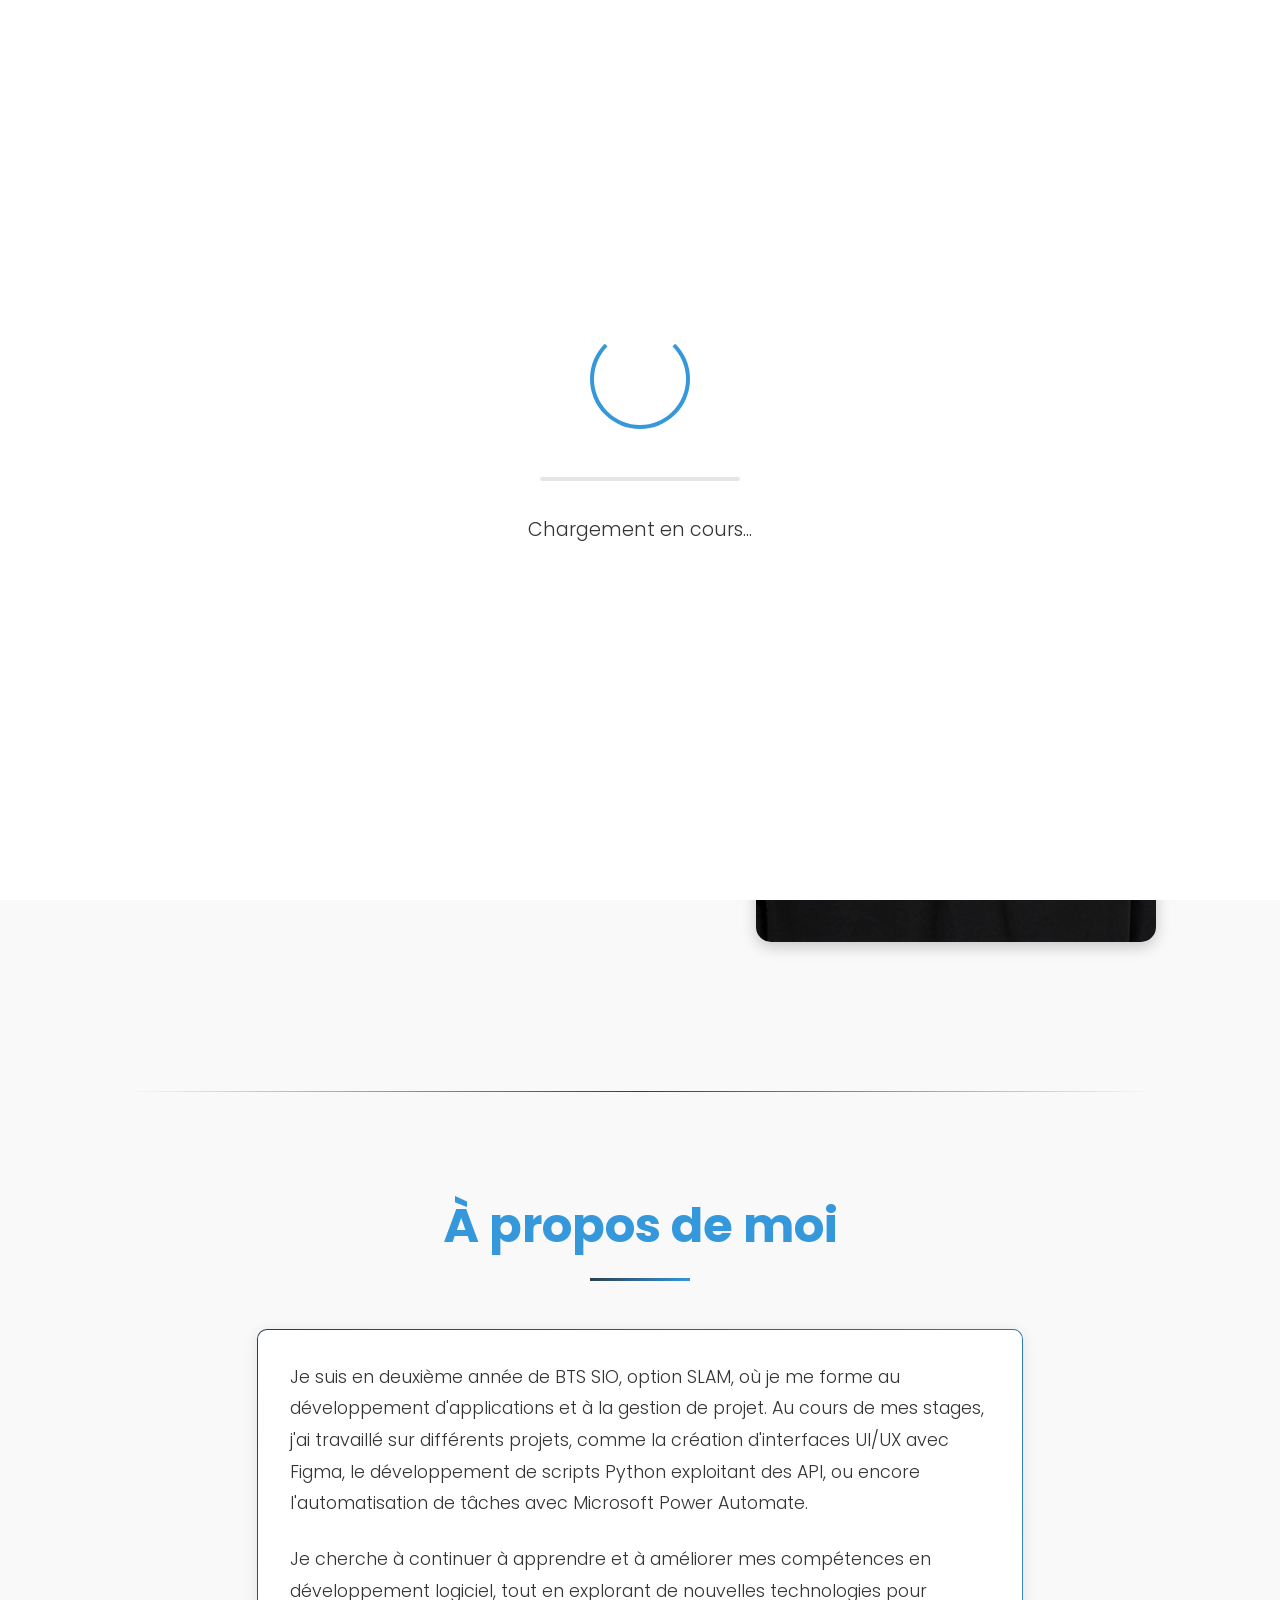
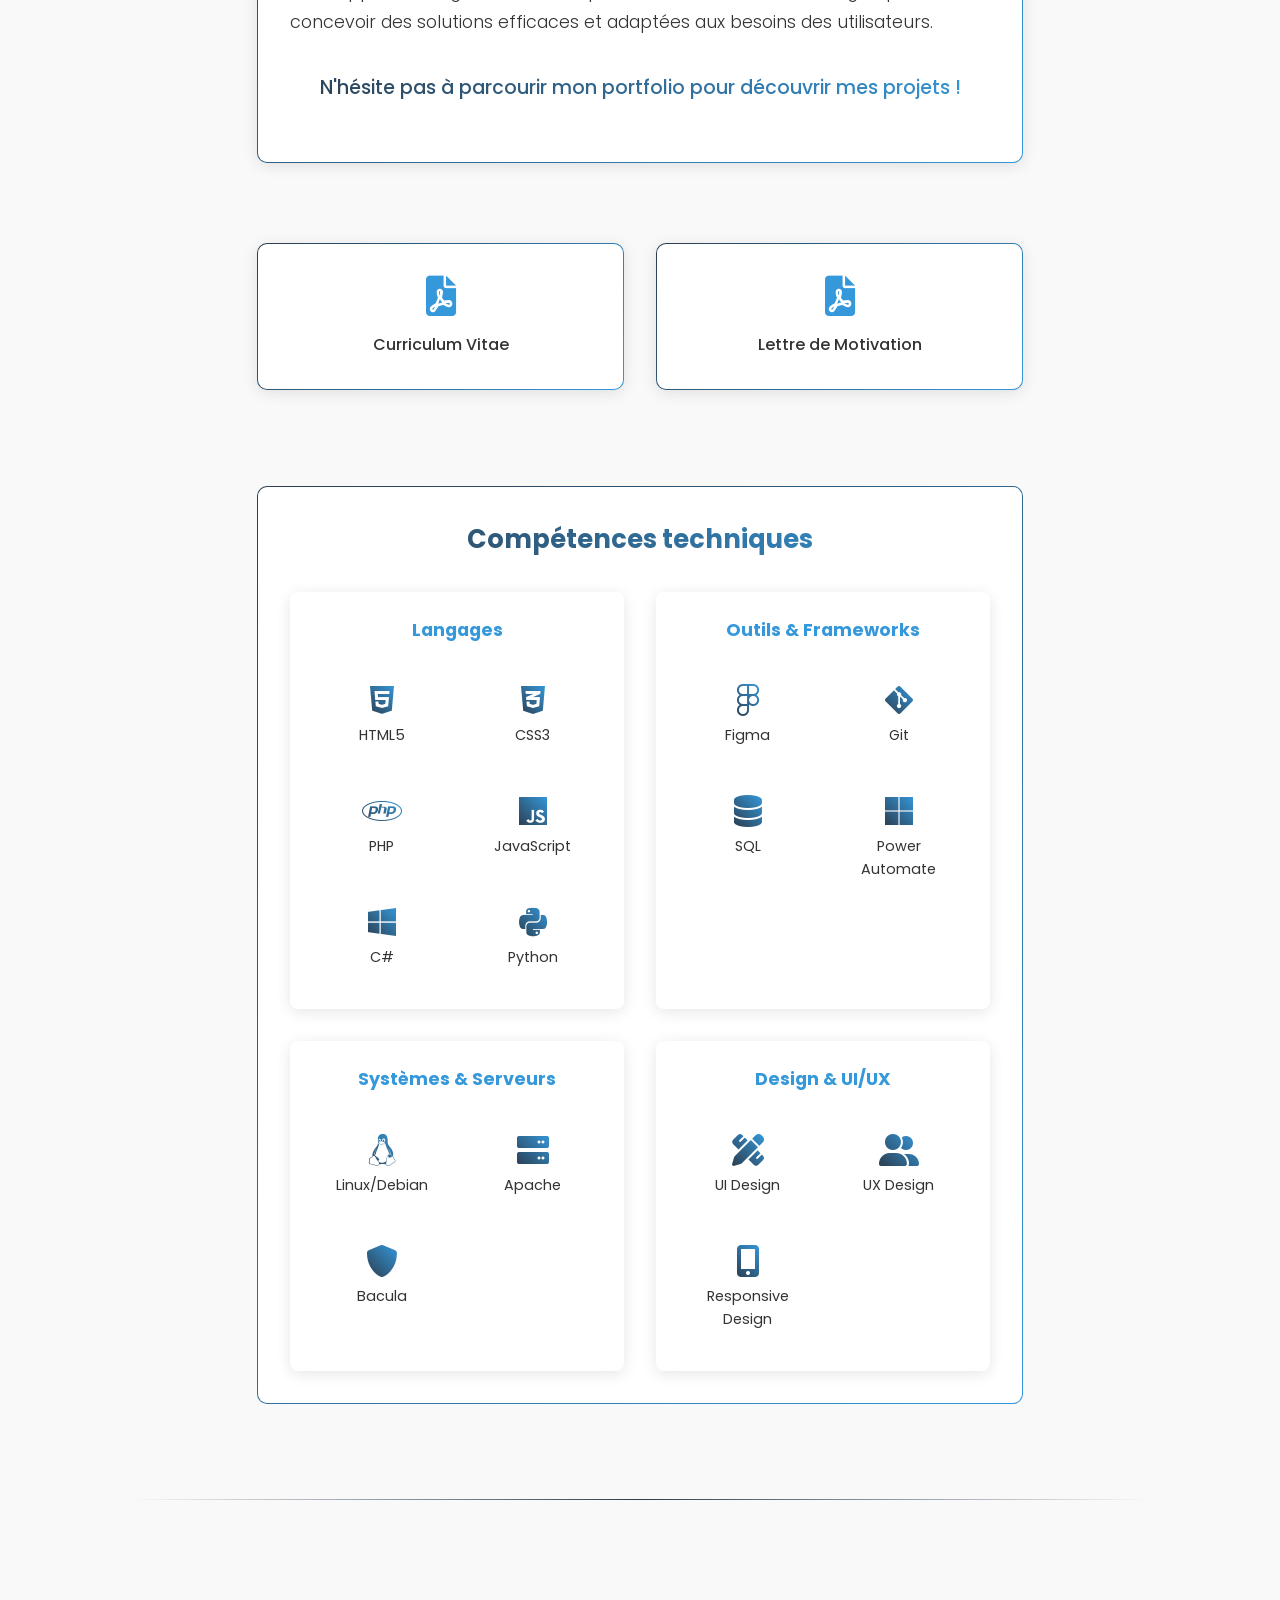
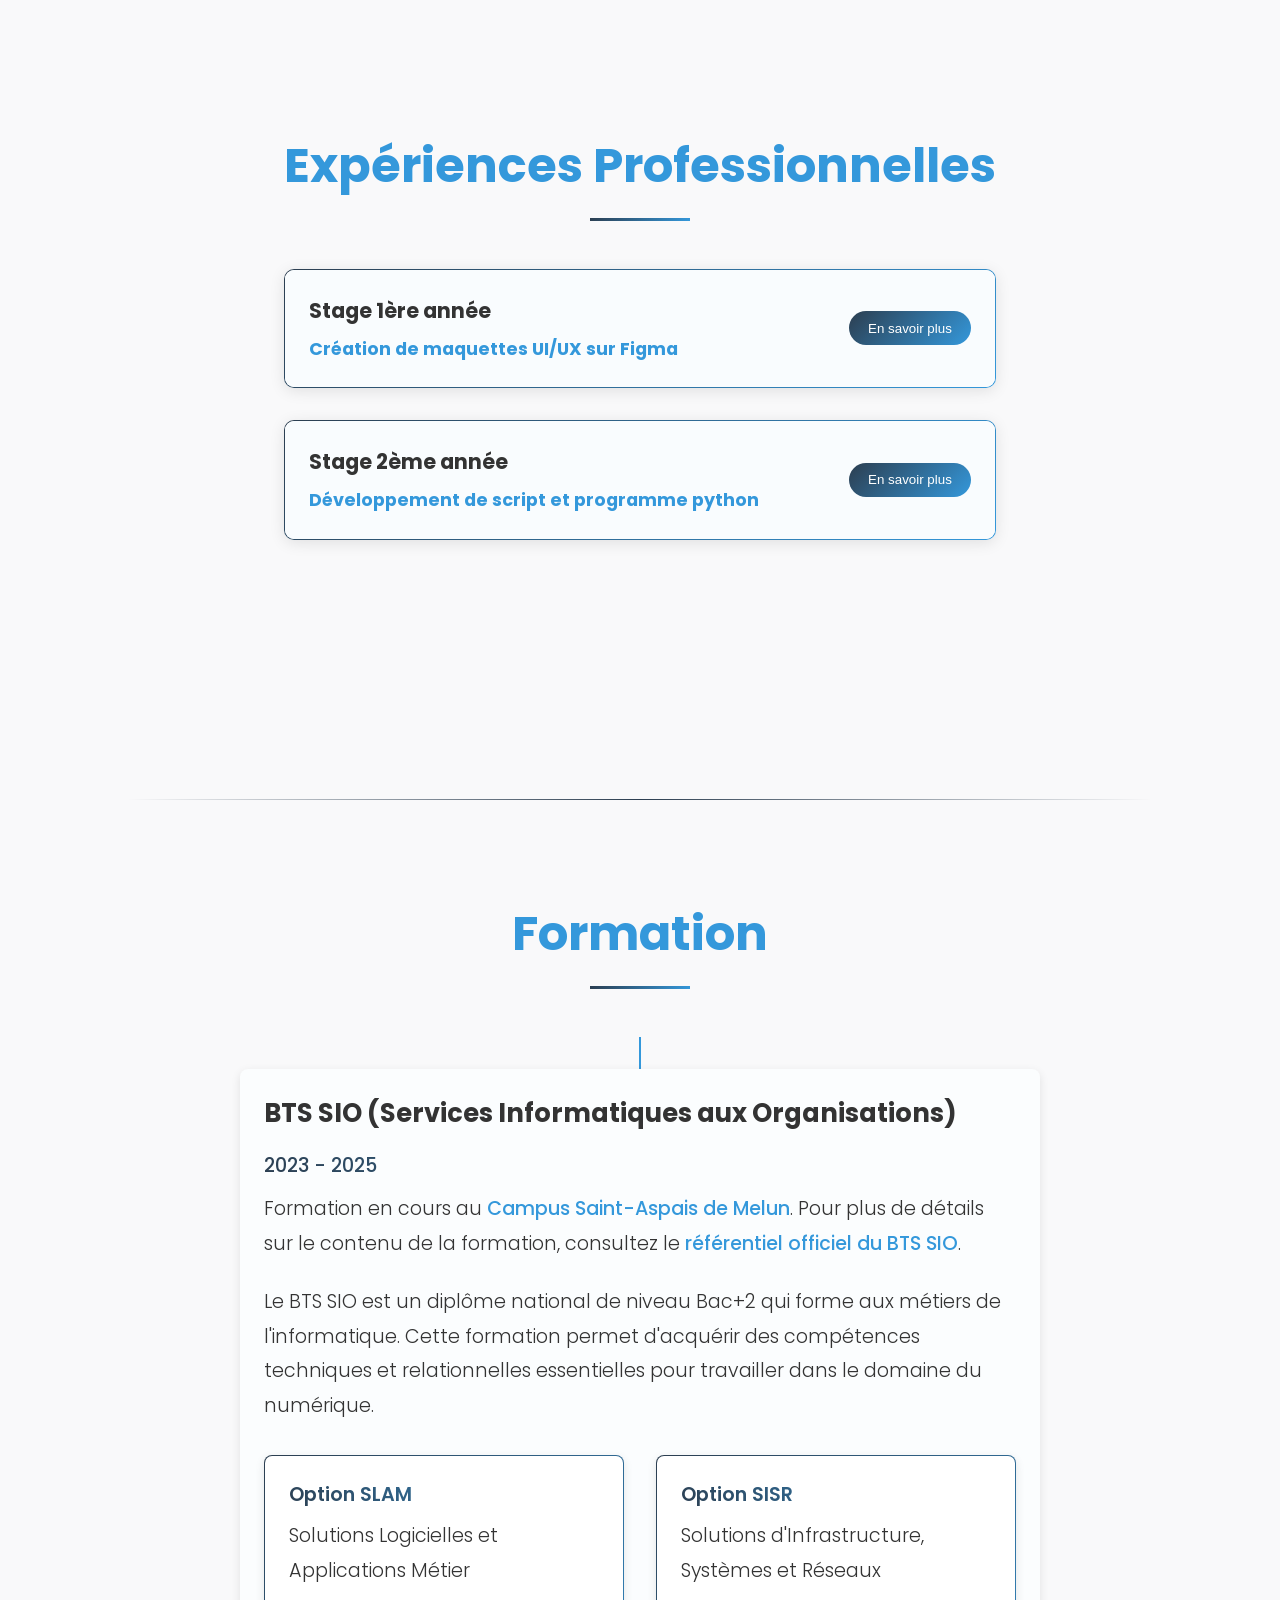
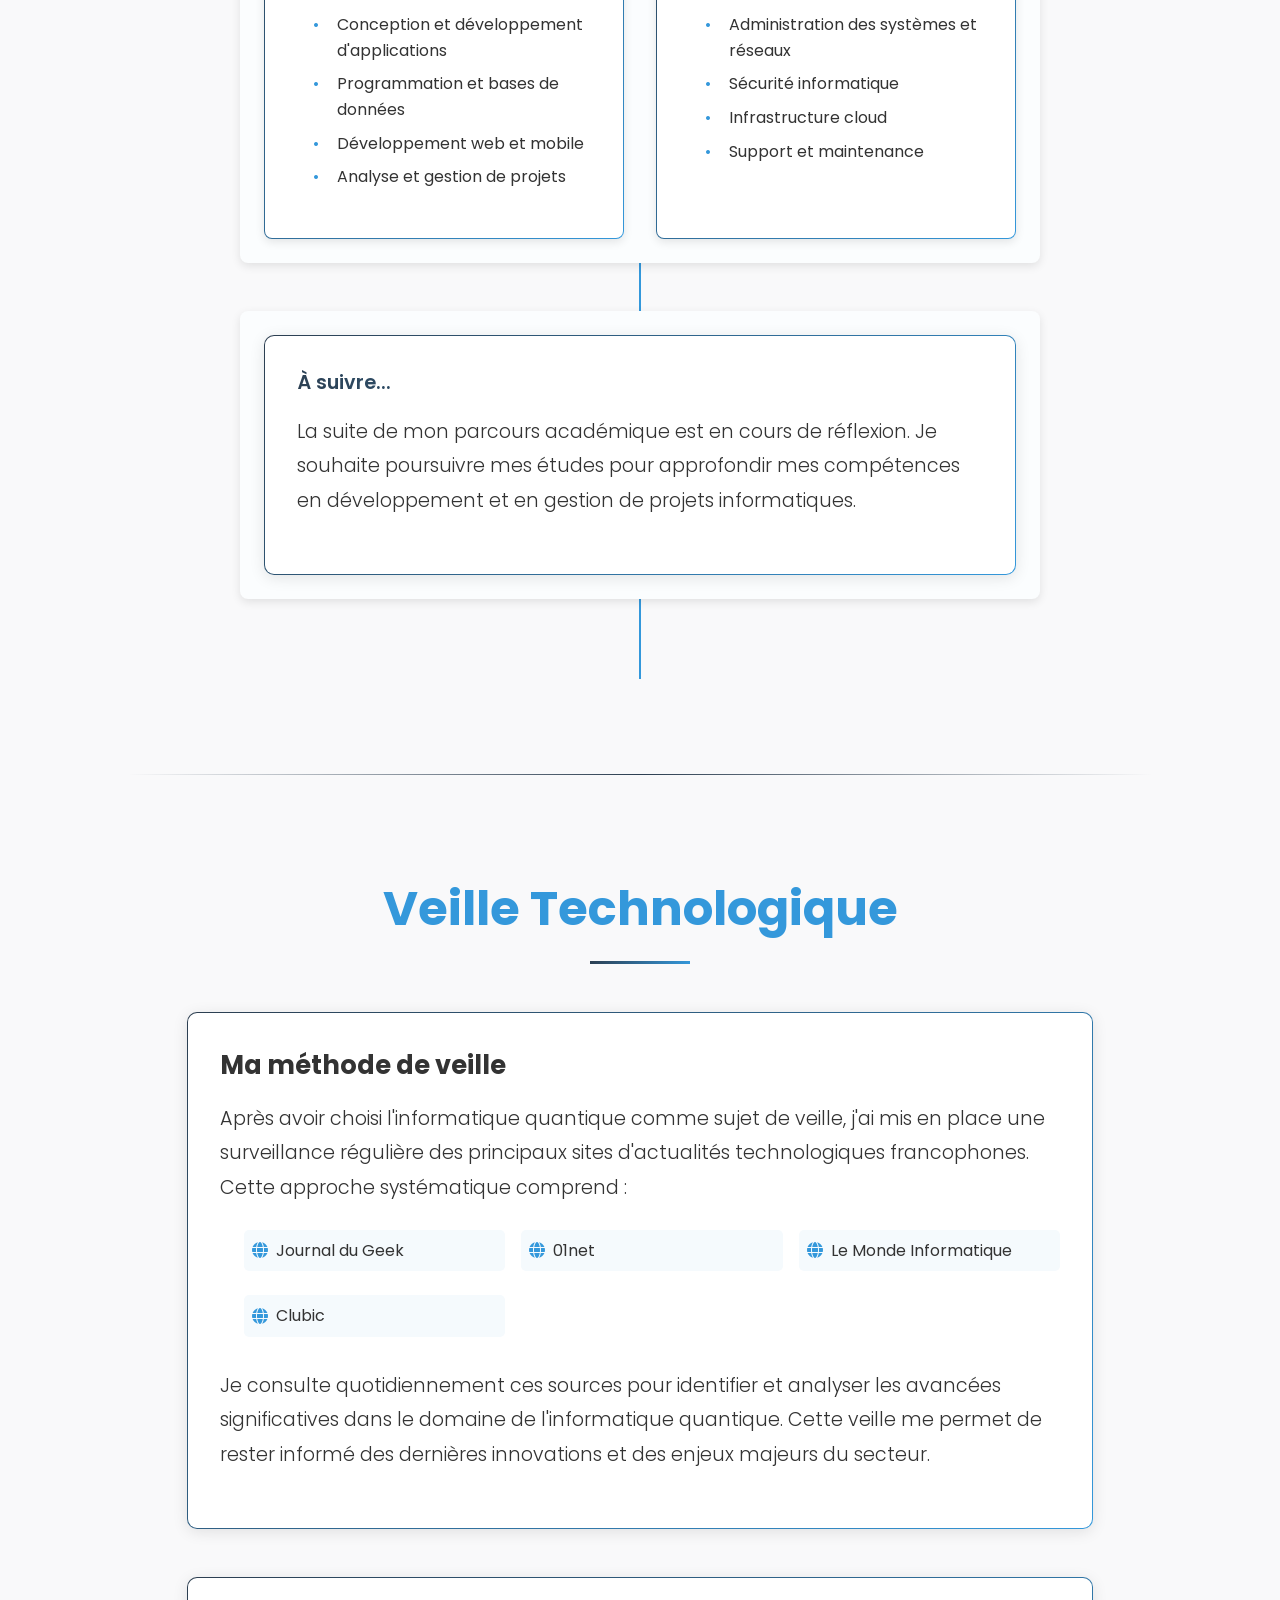
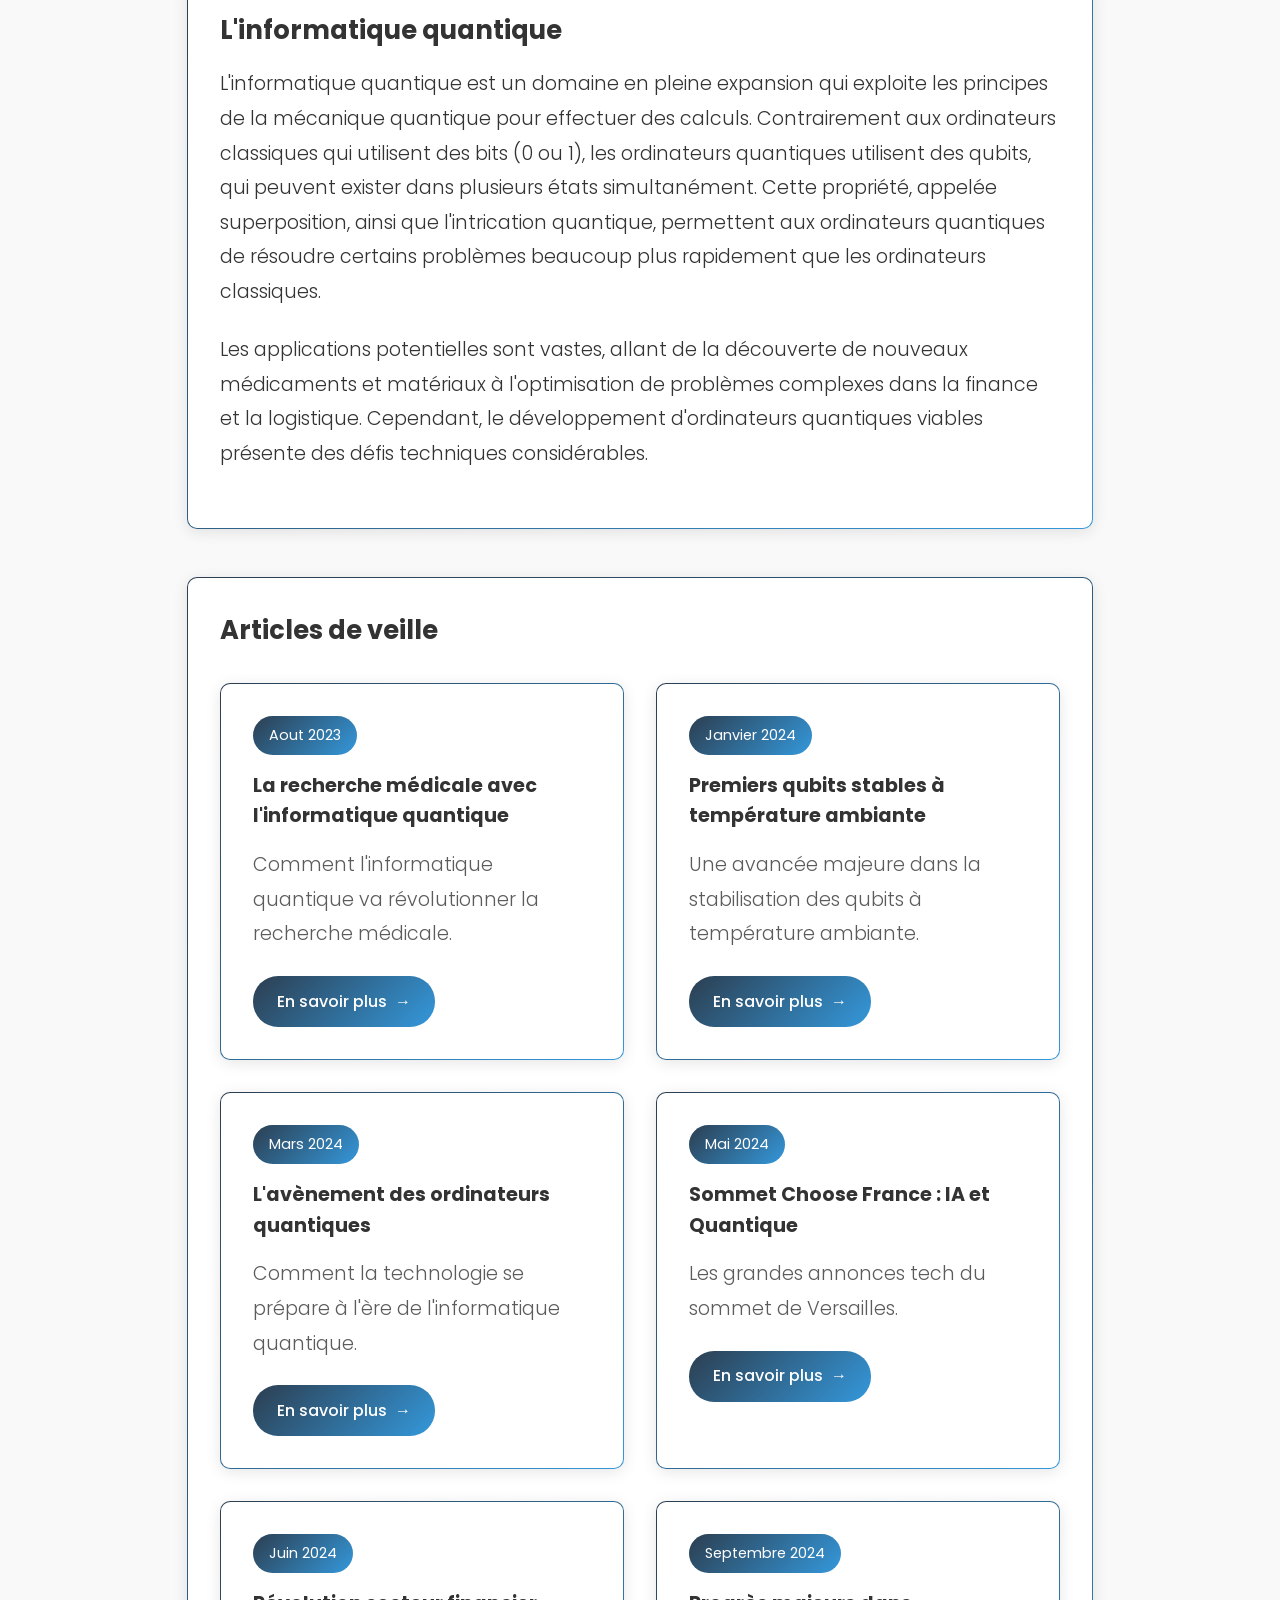
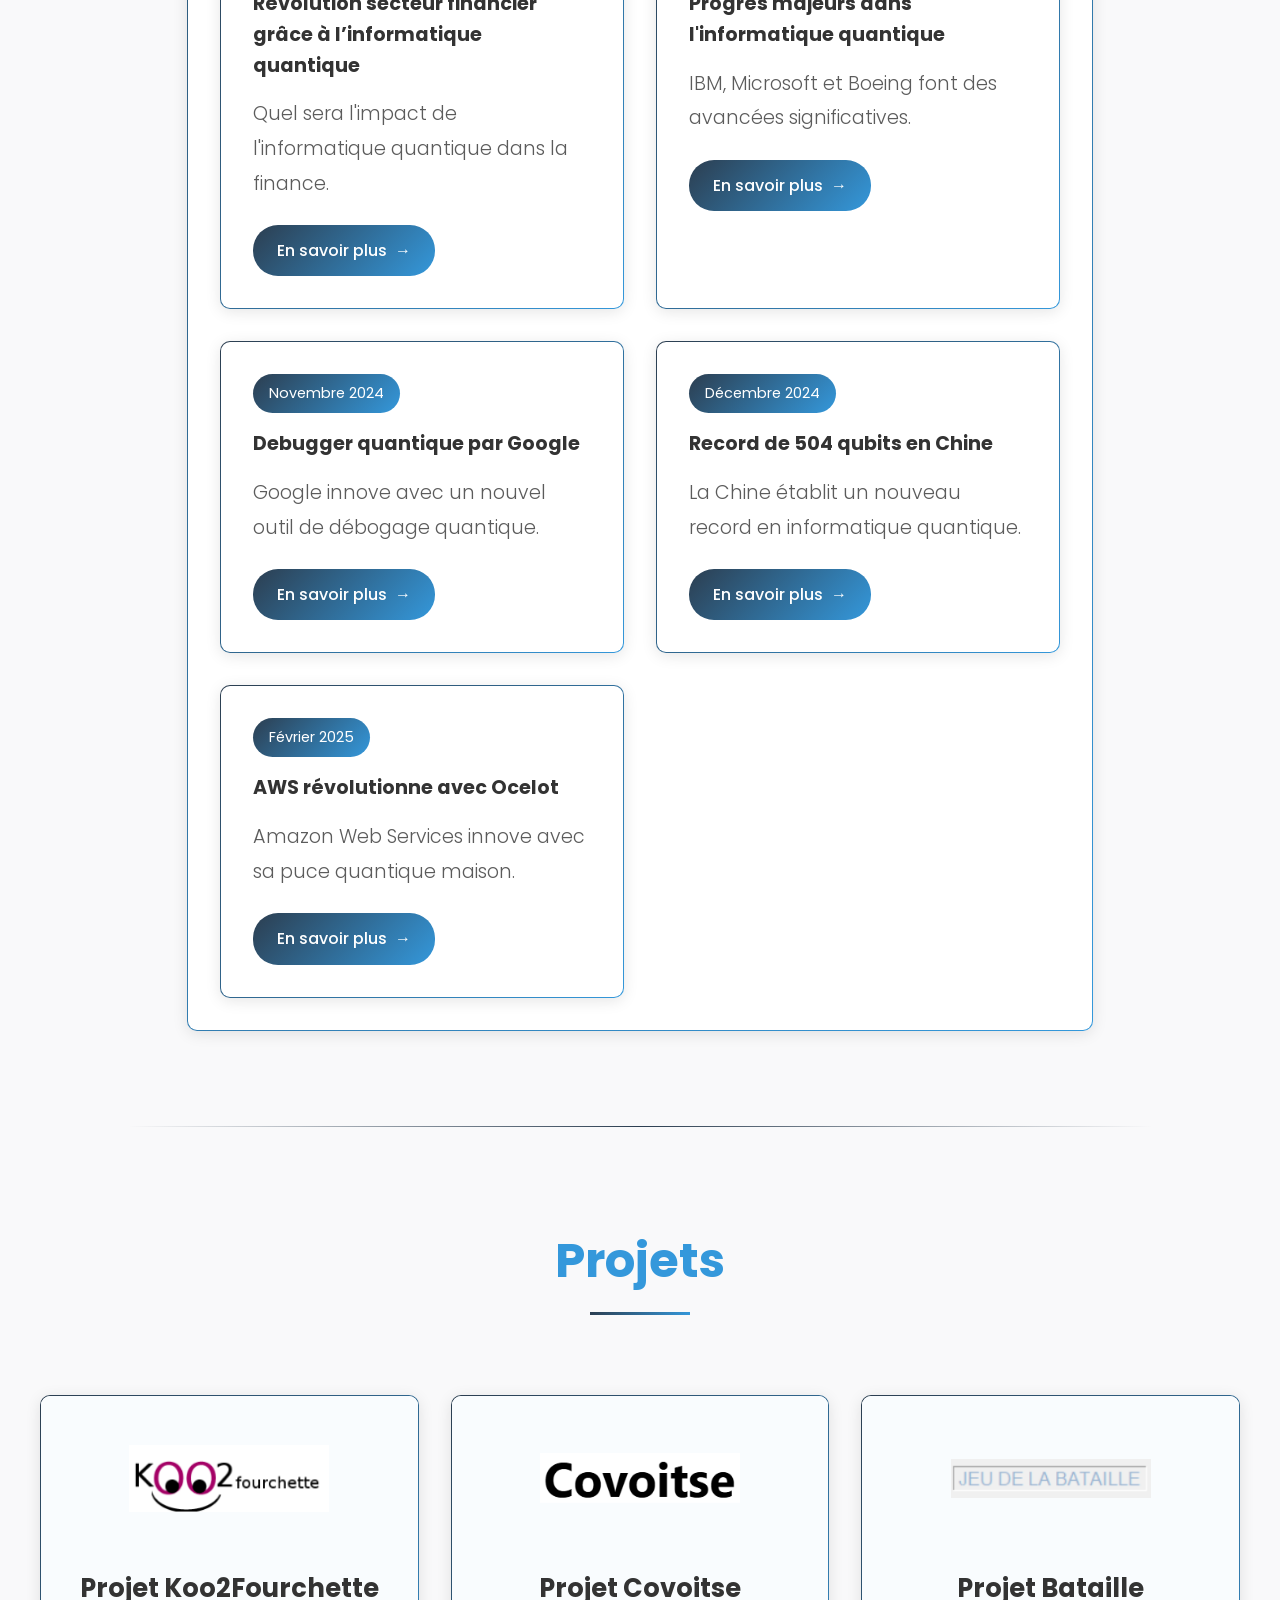
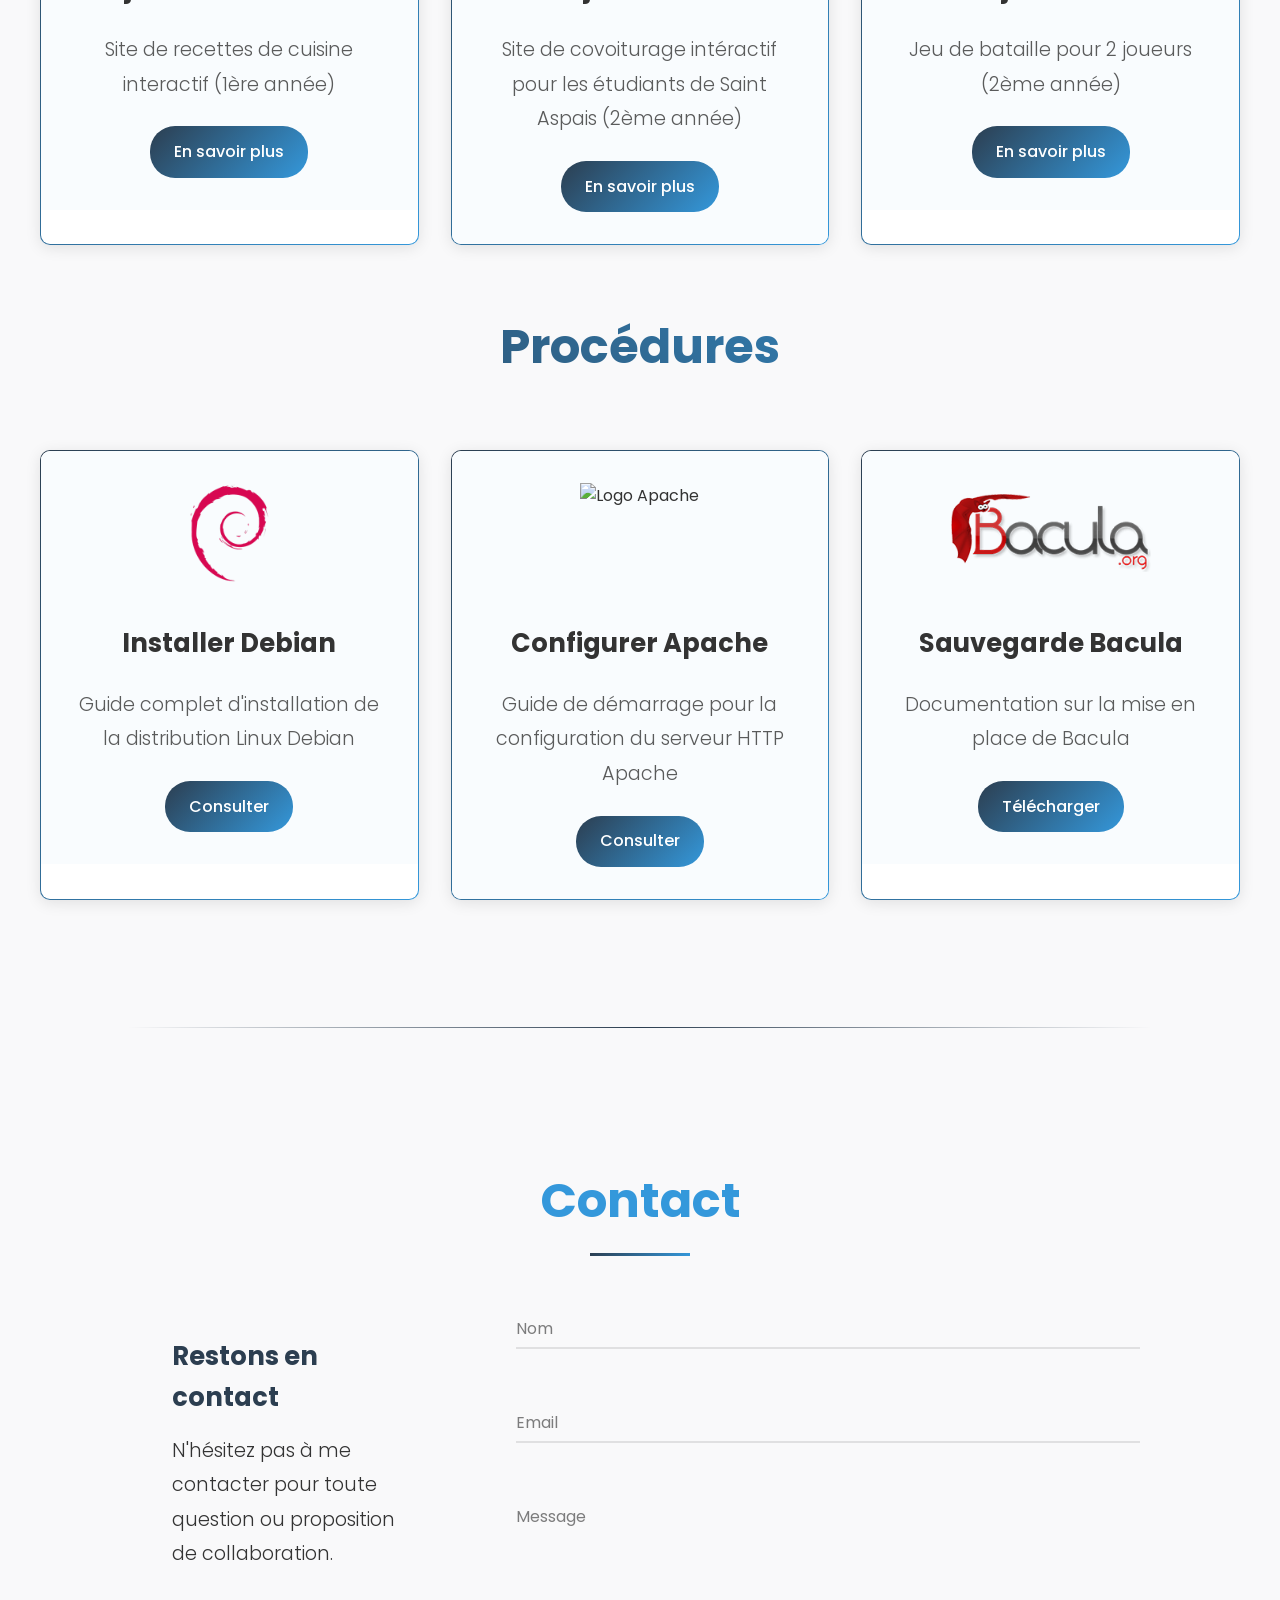
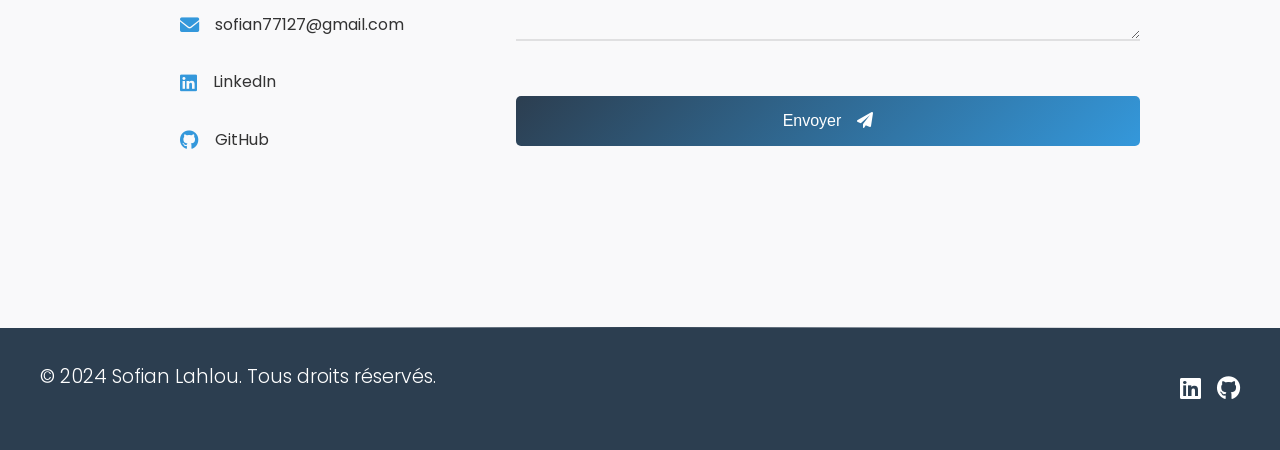
==== commit 615e1704: "Update index.html" ====
--- a/index.html
+++ b/index.html
@@ -173,10 +173,6 @@
                                         <i class="fas fa-shield-alt"></i>
                                         <span>Bacula</span>
                                     </div>
-                                    <div class="skill-item">
-                                        <i class="fab fa-windows"></i>
-                                        <span>Windows Server</span>
-                                    </div>
                                 </div>
                             </div>
                             <div class="skills-category">
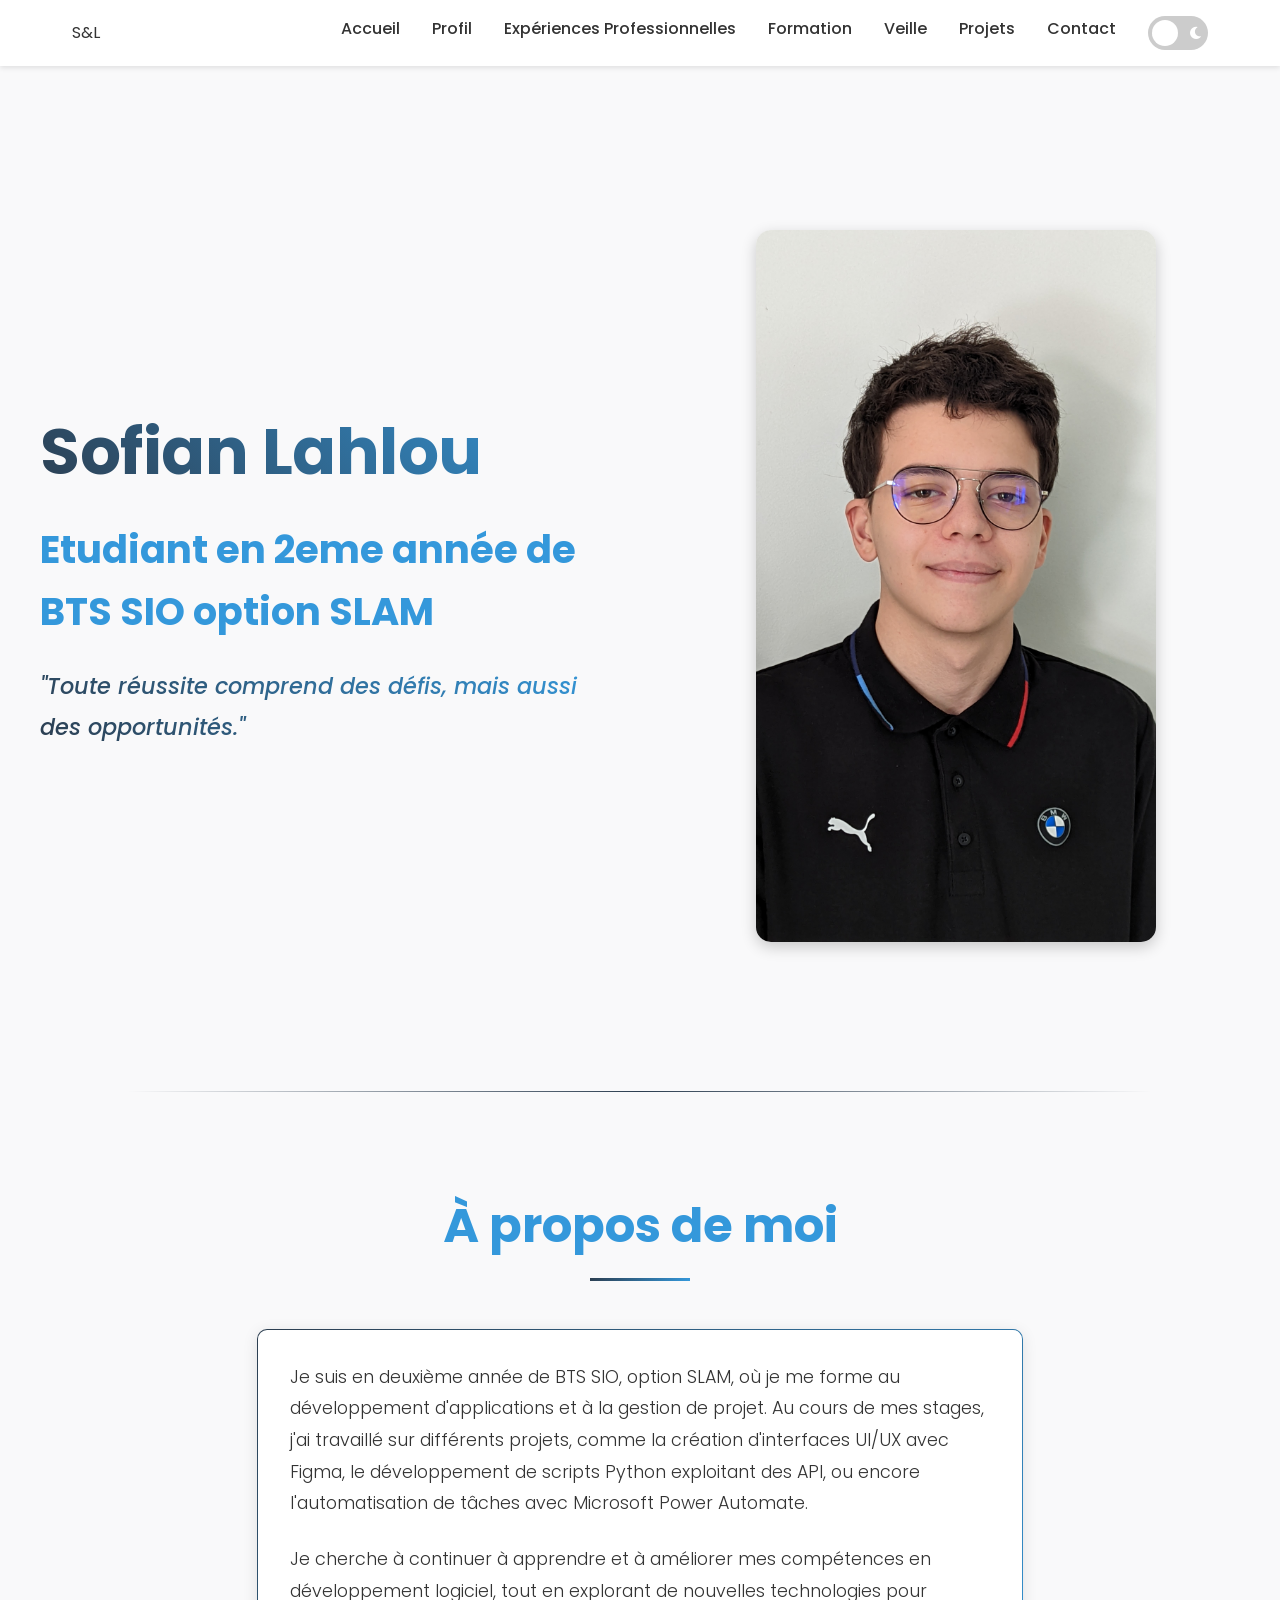
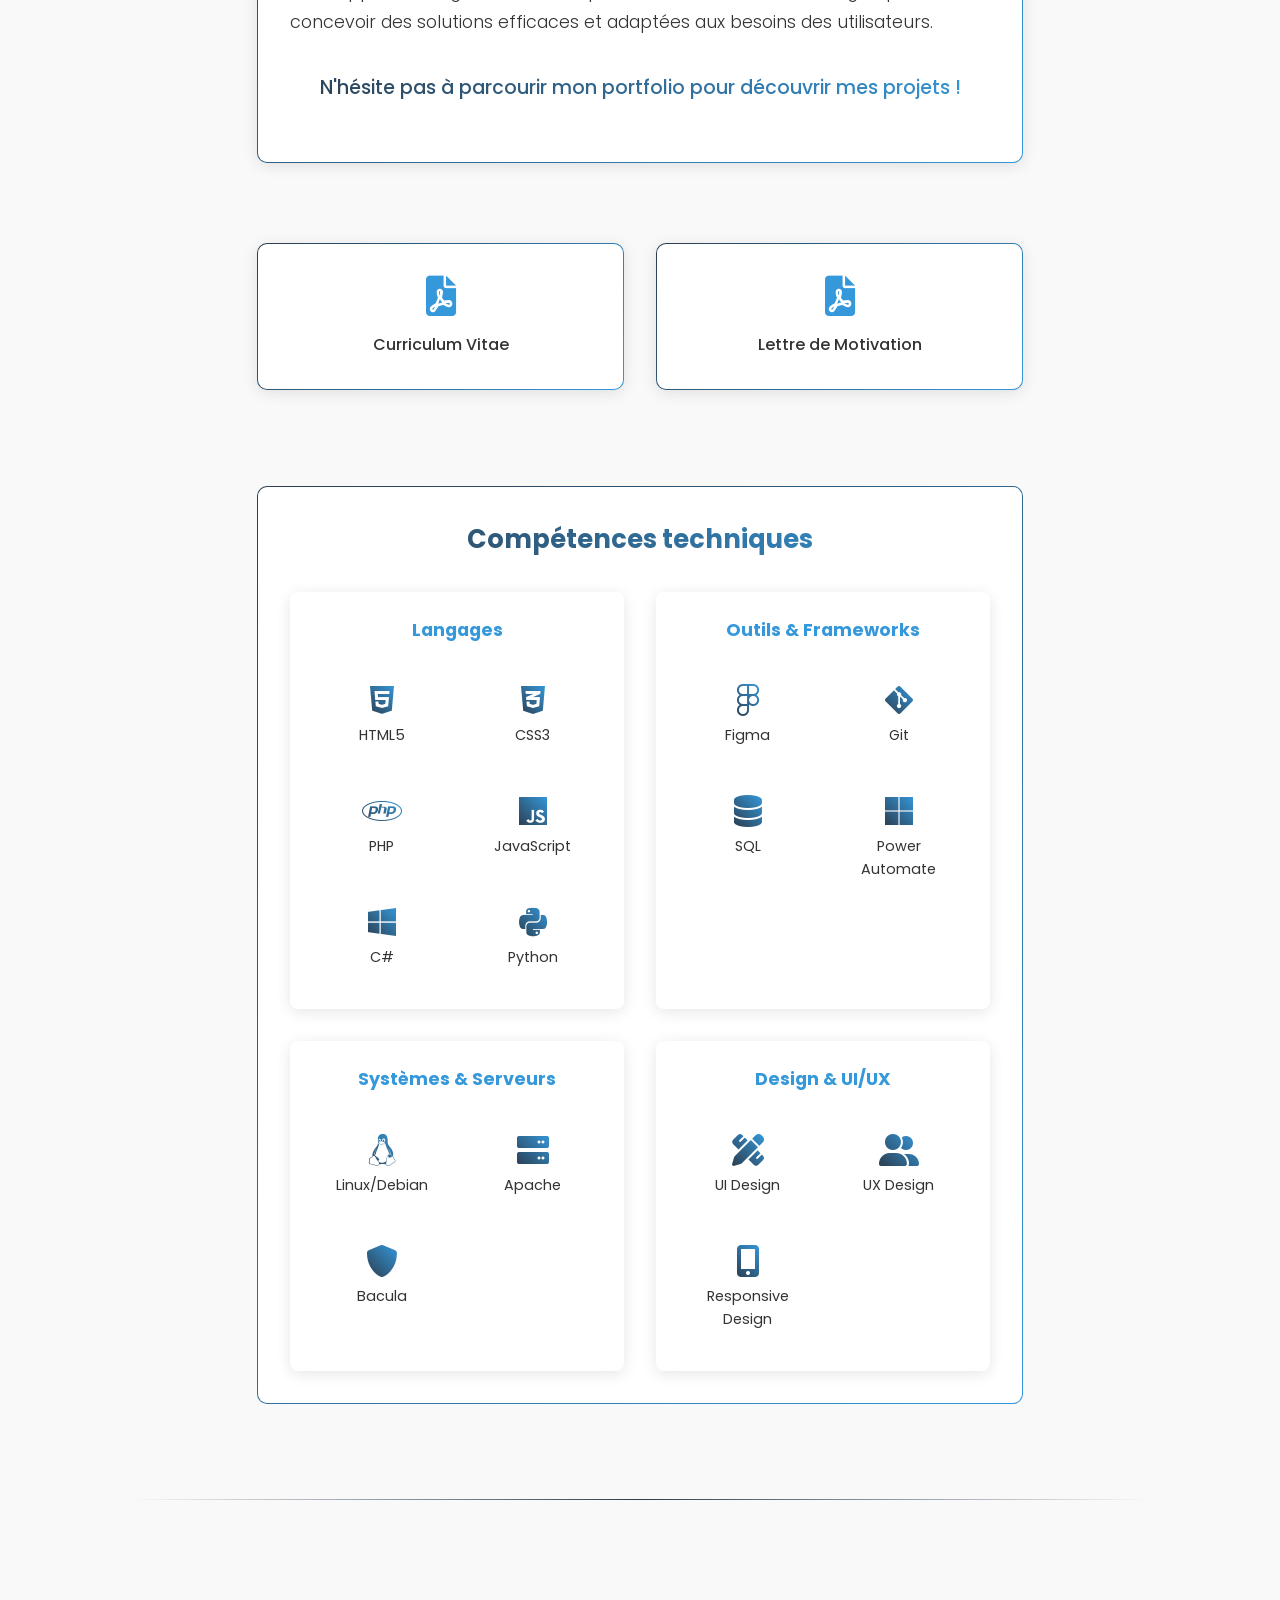
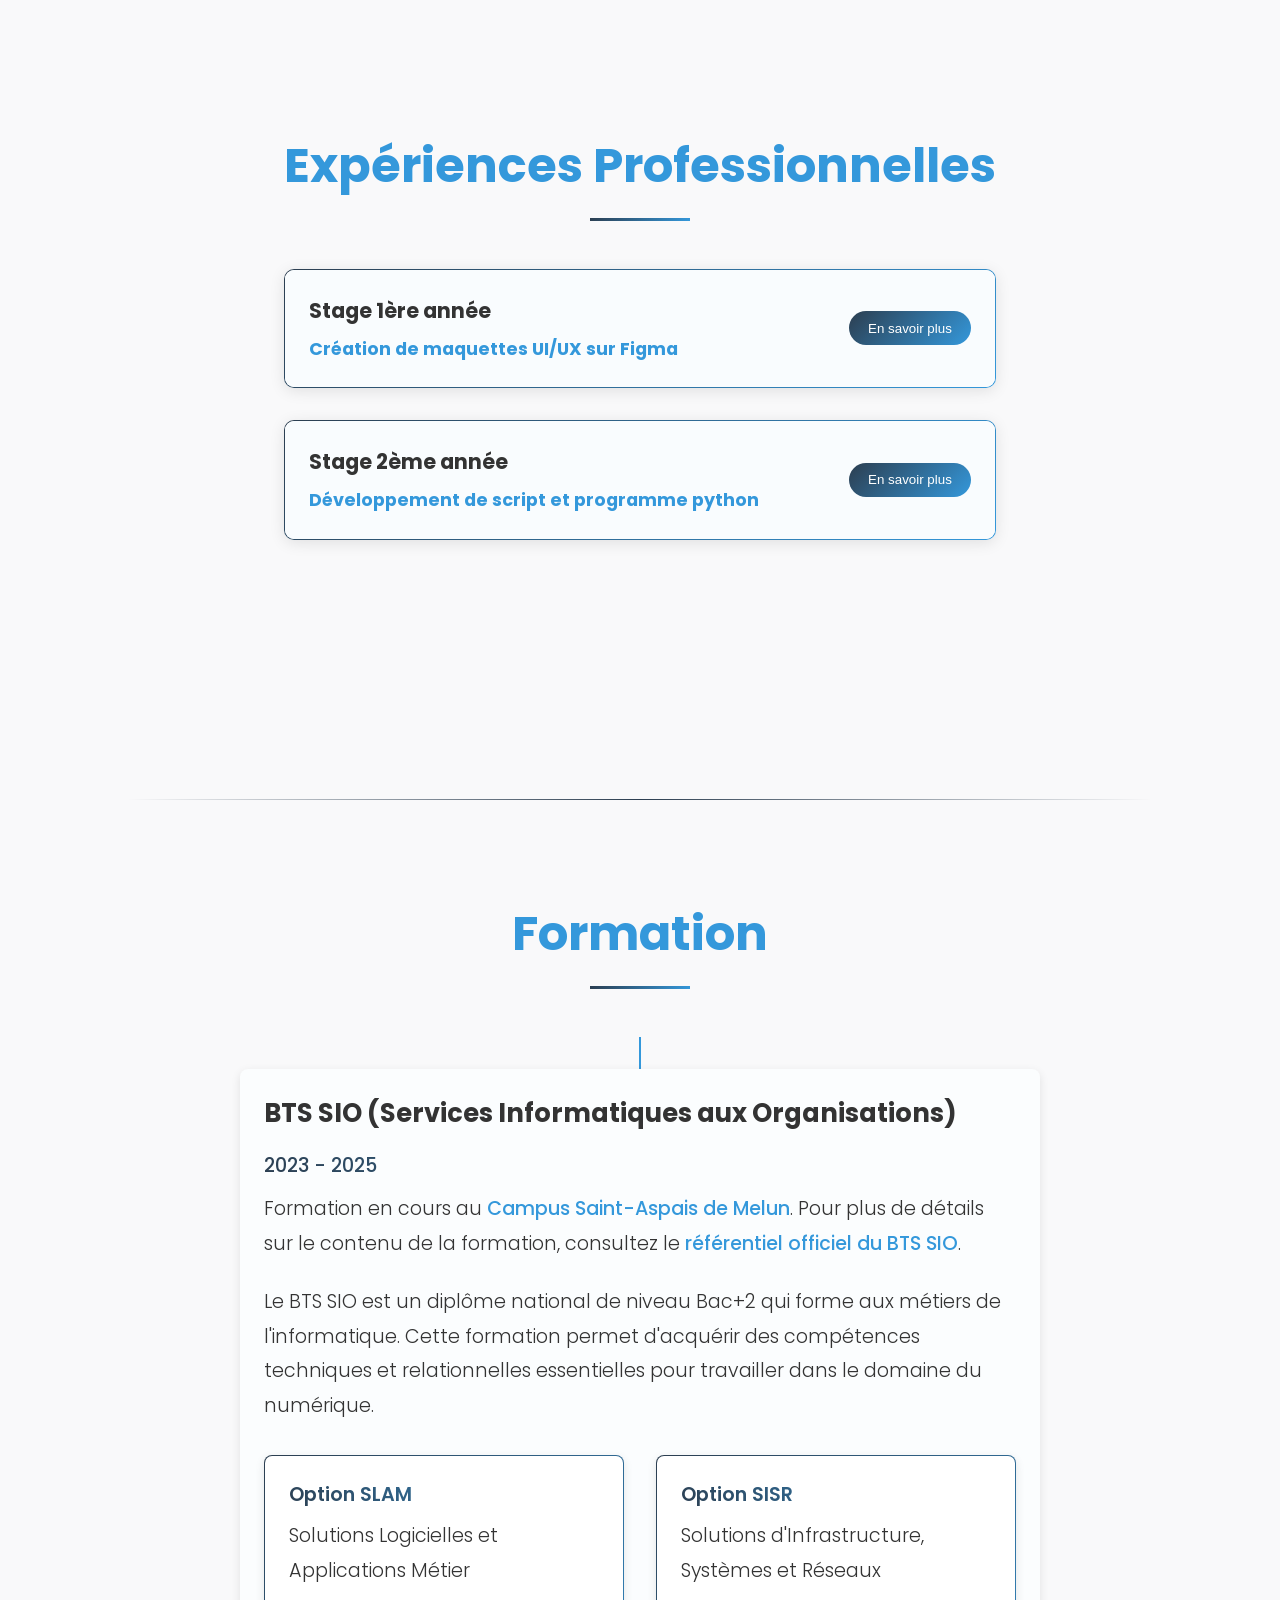
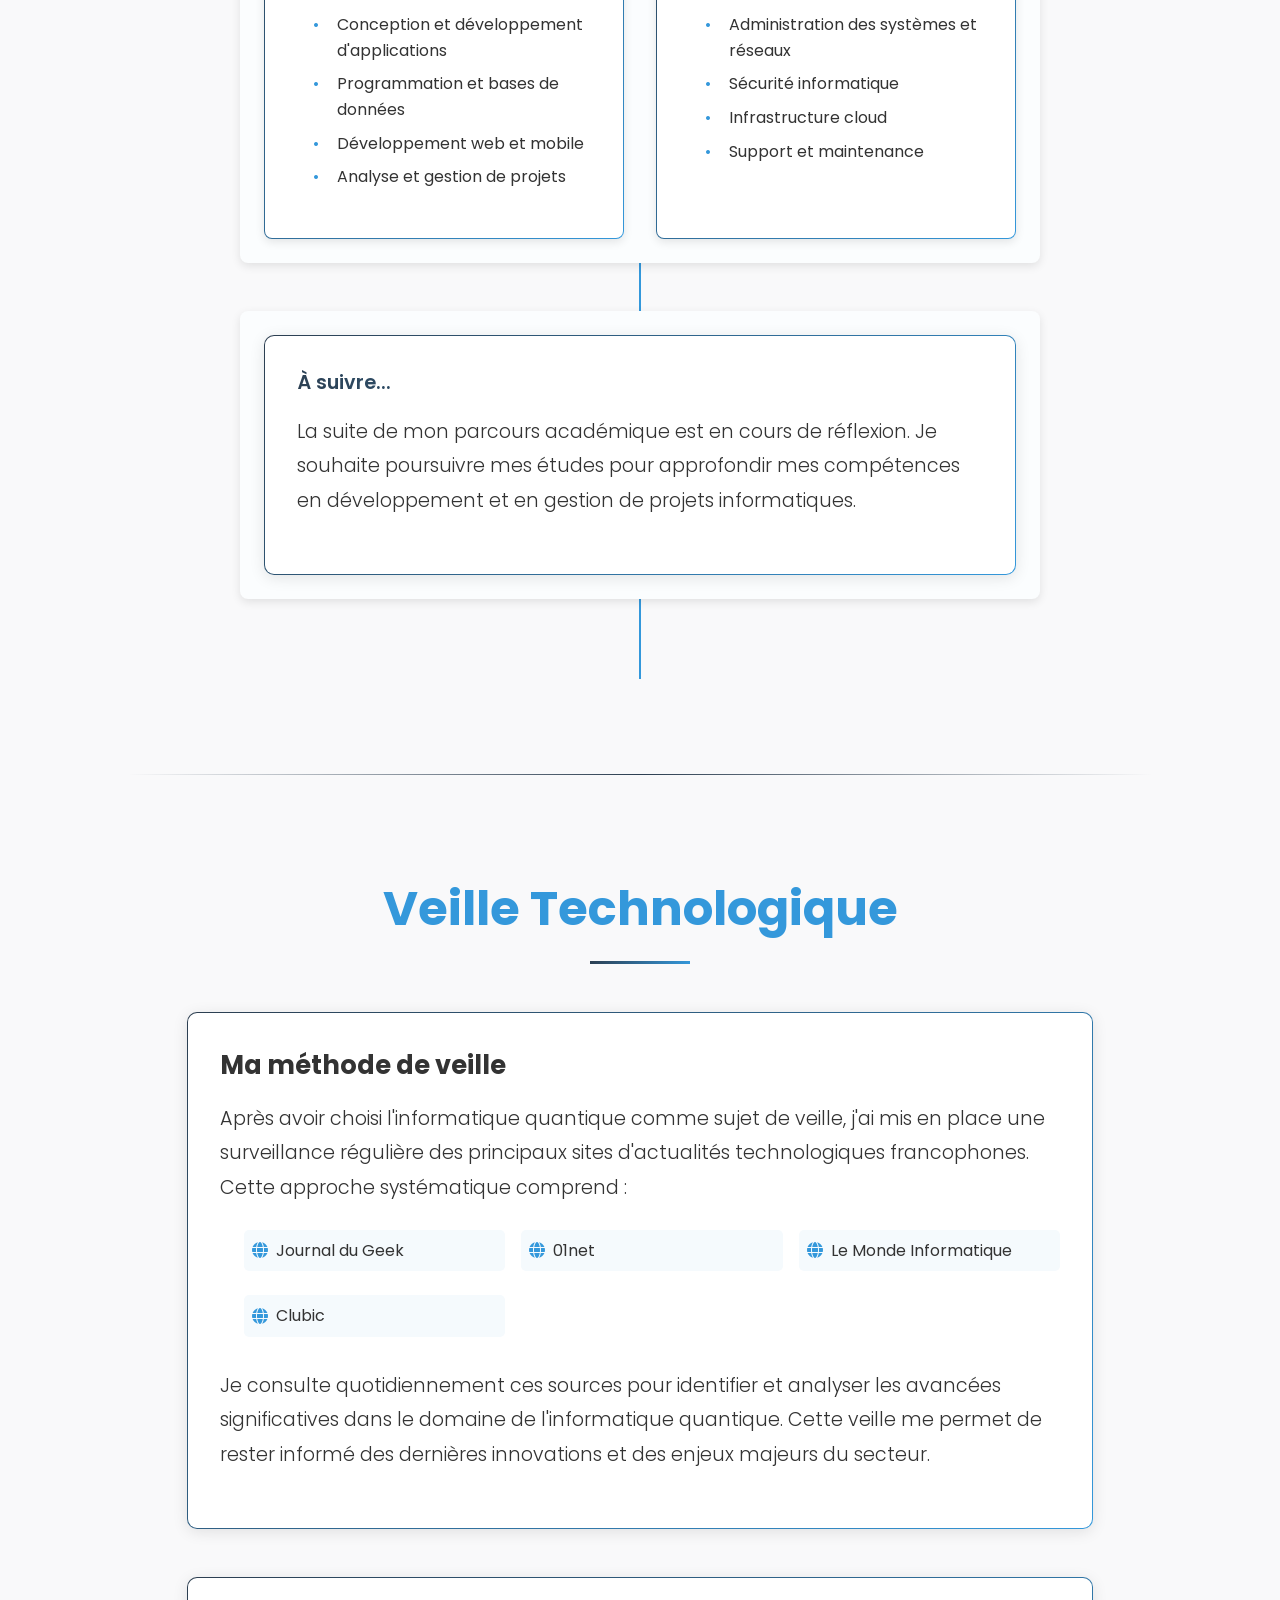
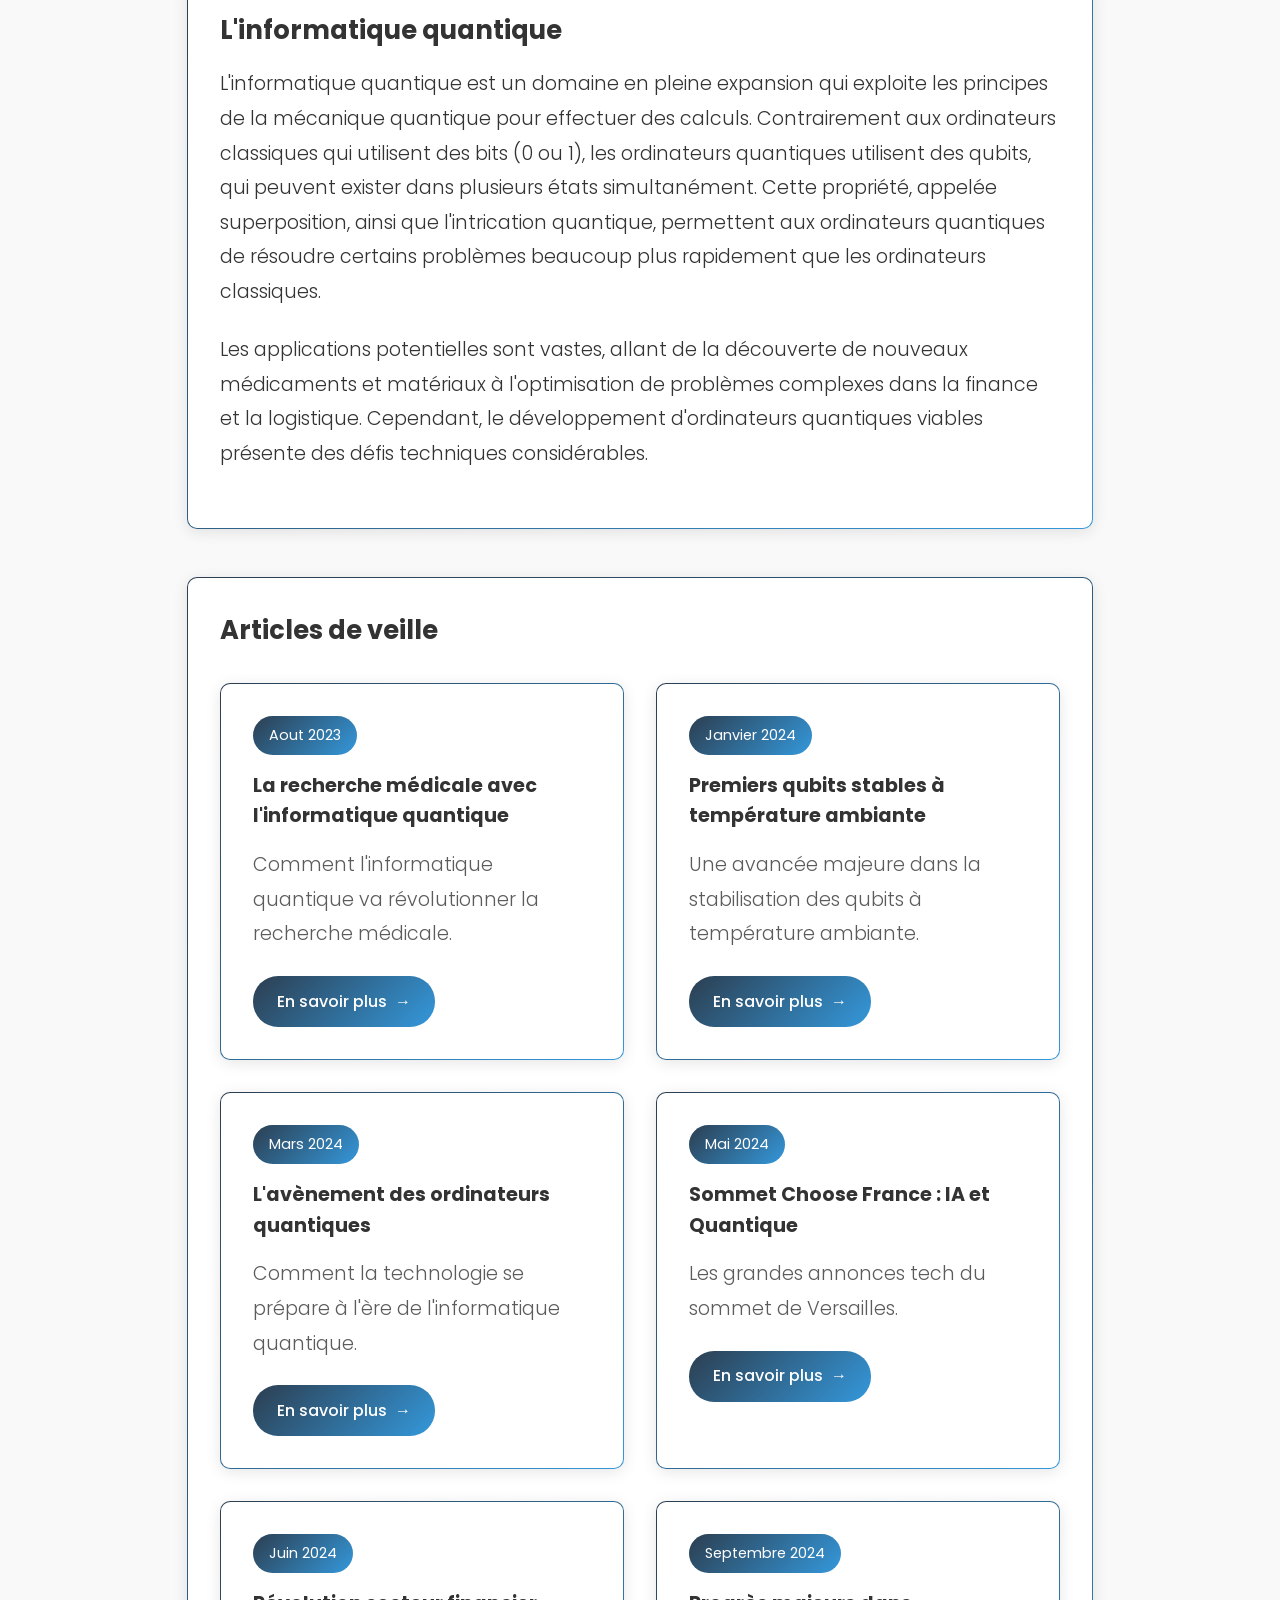
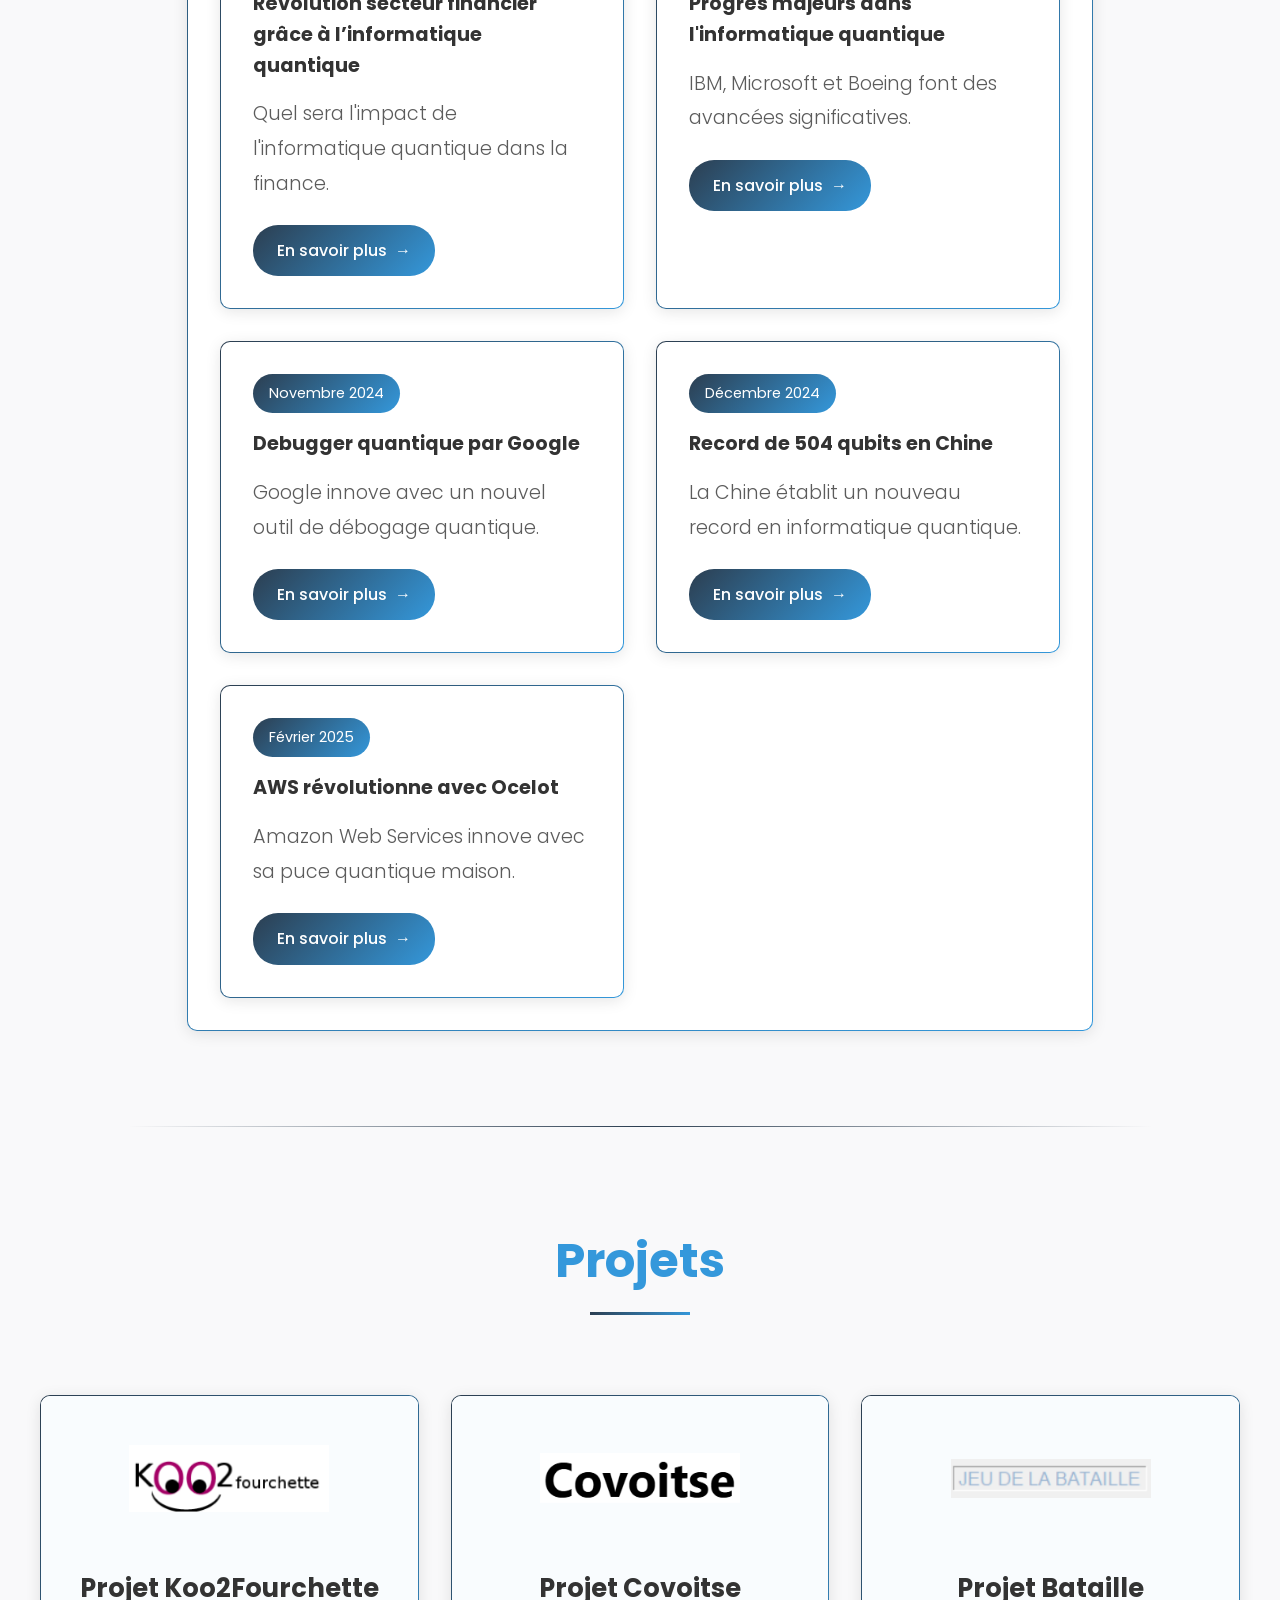
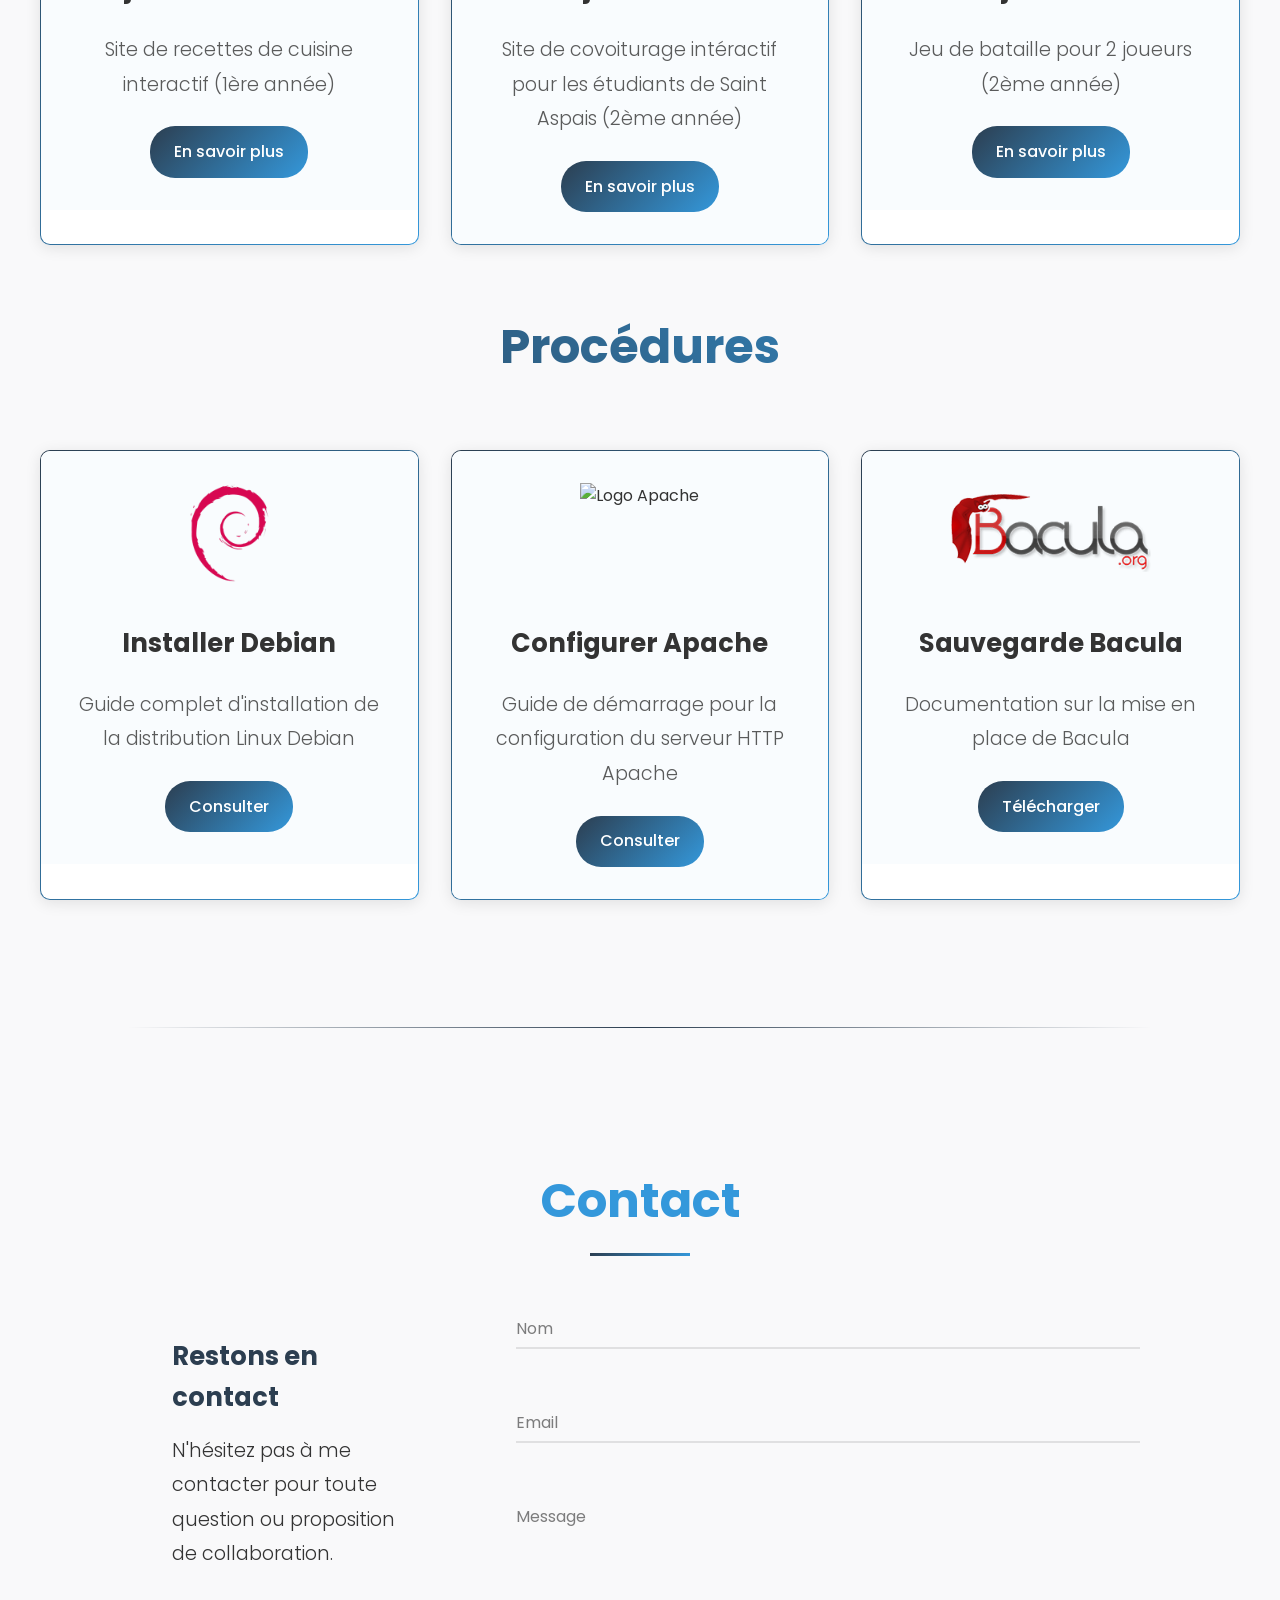
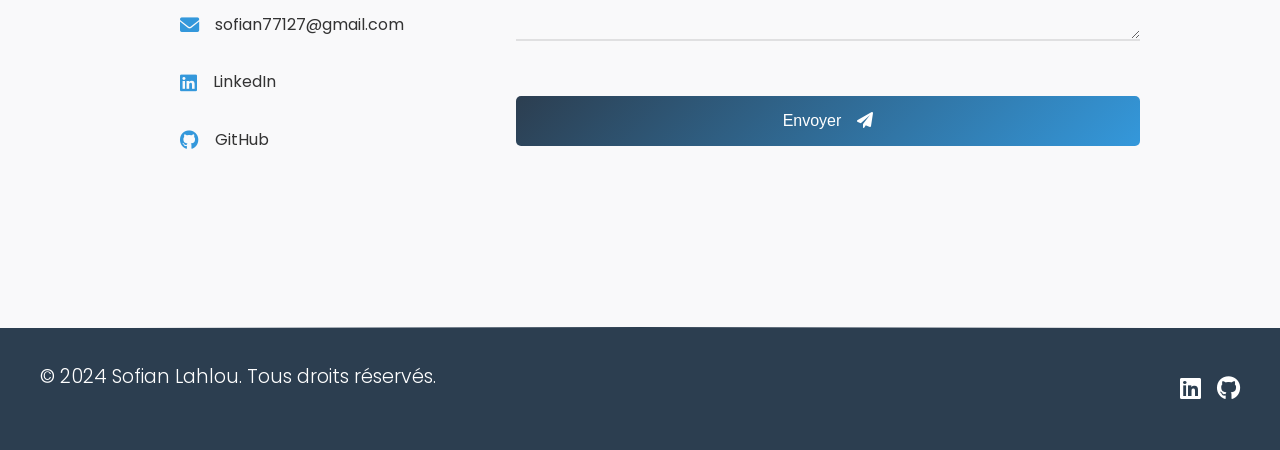
==== commit 6d8b4c1c: "Suppression de l'écran de chargement" ====
--- a/index.html
+++ b/index.html
@@ -14,19 +14,6 @@
     <link href="https://fonts.googleapis.com/css2?family=Poppins:wght@300;400;500;600;700&display=swap" rel="stylesheet">
 </head>
 <body>
-    <div class="loading-screen">
-        <div class="loader-container">
-            <div class="loader-circle"></div>
-            <svg class="checkmark" xmlns="http://www.w3.org/2000/svg" viewBox="0 0 52 52">
-                <circle class="checkmark-circle" cx="26" cy="26" r="25" fill="none"/>
-                <path class="checkmark-check" fill="none" d="M14.1 27.2l7.1 7.2 16.7-16.8"/>
-            </svg>
-        </div>
-        <div class="progress-bar">
-            <div class="progress"></div>
-        </div>
-        <p class="loading-text">Chargement en cours...</p>
-    </div>
     
     <main>
         <!-- Tout le contenu existant du site -->
--- a/assets/css/styles.css
+++ b/assets/css/styles.css
@@ -702,114 +702,9 @@
     transform-origin: left;
 }
 
-/* Loading Screen */
-.loading-screen {
-    position: fixed;
-    top: 0;
-    left: 0;
-    width: 100%;
-    height: 100%;
-    background-color: var(--background-color);
-    display: flex;
-    flex-direction: column;
-    justify-content: center;
-    align-items: center;
-    z-index: 9999;
-}
-
-main {
-    opacity: 1;
-    visibility: visible;
-    transition: opacity 0.5s ease;
-}
-
-.loader-container {
-    position: relative;
-    width: 100px;
-    height: 100px;
-    margin-bottom: 2rem;
-}
-
-.loader-circle {
-    position: absolute;
-    width: 100%;
-    height: 100%;
-    border: 4px solid var(--secondary-color);
-    border-top-color: transparent;
-    border-radius: 50%;
-    animation: spin 1s linear infinite;
-}
-
-.checkmark {
-    position: absolute;
-    top: 0;
-    left: 0;
-    width: 100%;
-    height: 100%;
-    opacity: 0;
-    transform: scale(0);
-    border-radius: 50%;
-}
-
-.checkmark-circle {
-    stroke: var(--secondary-color);
-    stroke-width: 4;
-    stroke-dasharray: 166;
-    stroke-dashoffset: 166;
-    transform-origin: center;
-}
-
-.checkmark-check {
-    stroke: var(--secondary-color);
-    stroke-width: 4;
-    stroke-dasharray: 48;
-    stroke-dashoffset: 48;
-    transform-origin: center;
-}
-
-.progress-bar {
-    width: 200px;
-    height: 4px;
-    background-color: rgba(0,0,0,0.1);
-    border-radius: 2px;
-    margin: 1rem 0;
-    overflow: hidden;
-}
-
-.progress {
-    width: 0%;
-    height: 100%;
-    background-color: var(--secondary-color);
-    transition: width 0.3s ease;
-}
-
-.loading-text {
-    font-size: 1.2rem;
-    color: var(--text-color);
-    margin-top: 1rem;
-    text-align: center;
-}
-
-@keyframes spin {
-    100% { transform: rotate(360deg); }
-}
-
 /* Media queries pour le responsive */
 @media (max-width: 768px) {
-    .loader-container {
-        width: 80px;
-        height: 80px;
-    }
-
-    .loading-text {
-        font-size: 1rem;
-        padding: 0 1rem;
-    }
-
-    .progress-bar {
-        width: 150px;
-    }
-}
+} /* fin media query */
 
 /* Options du BTS SIO */
 .options-container {
